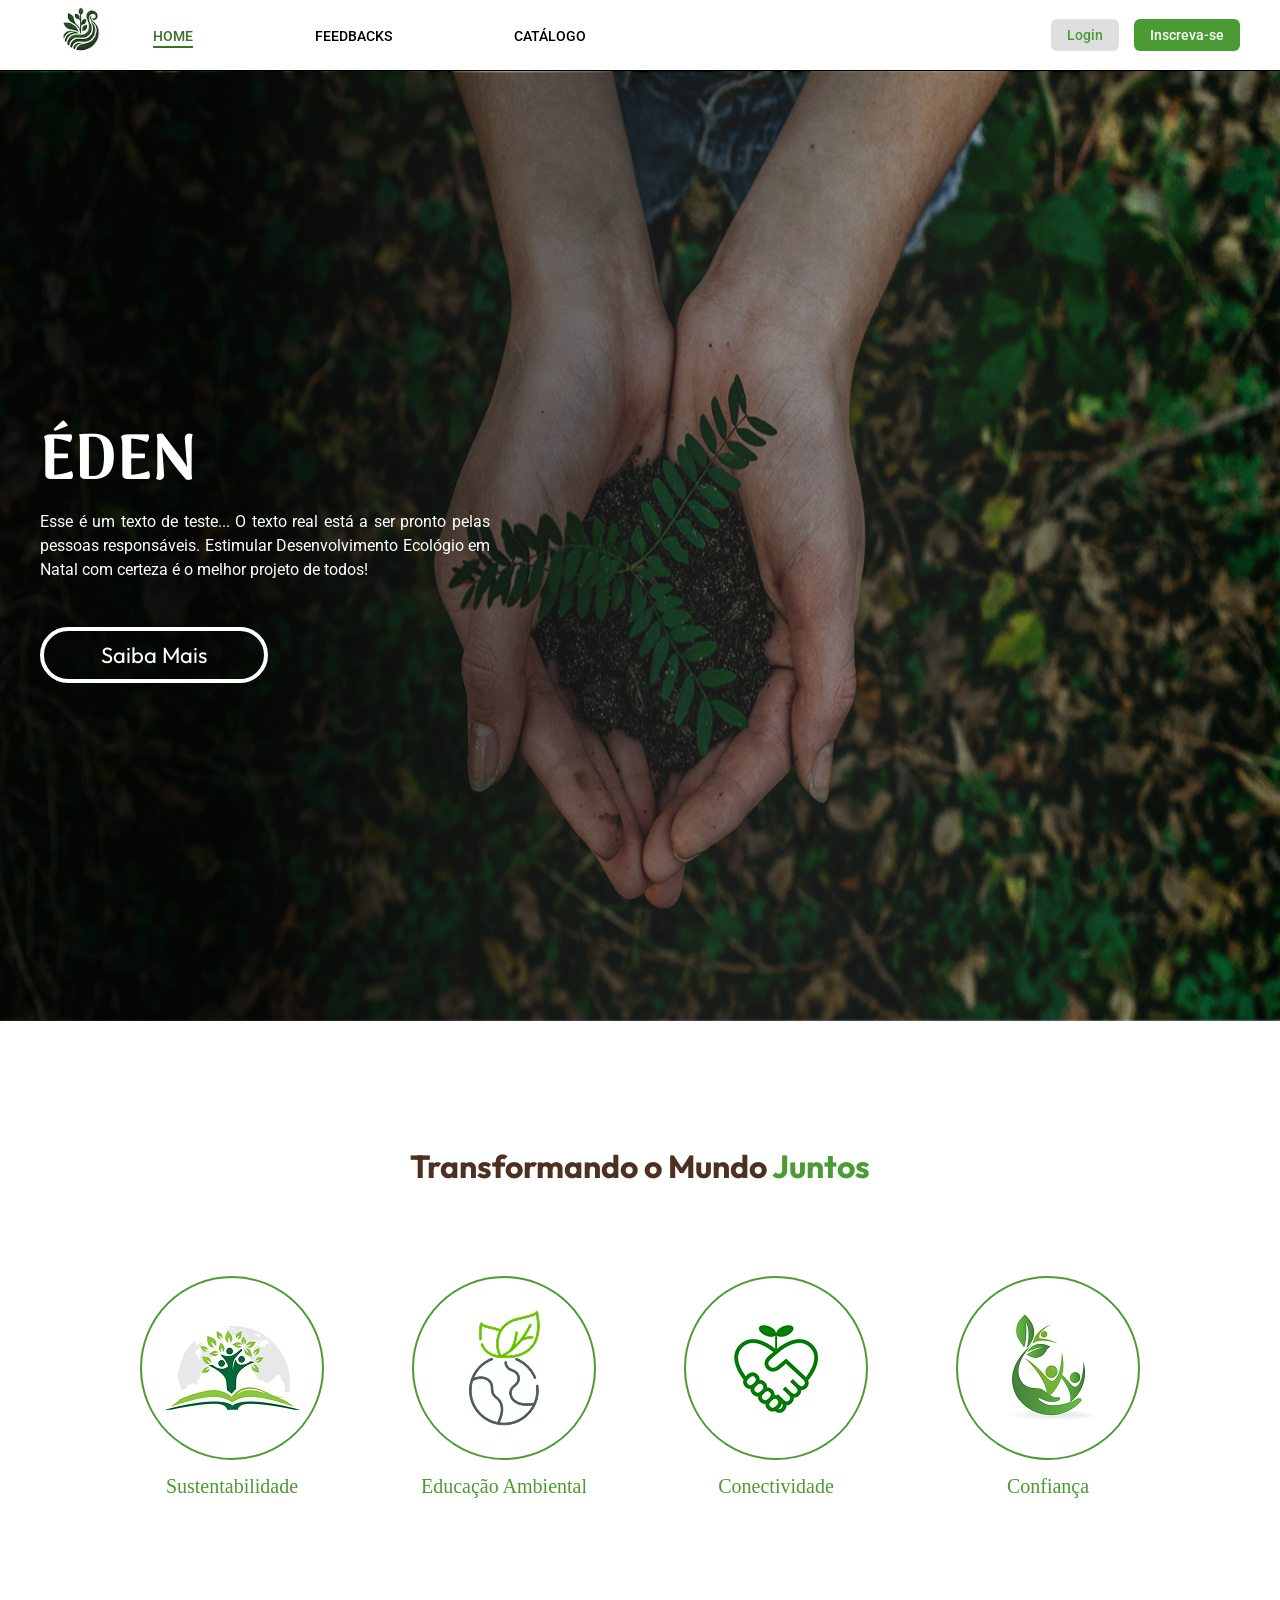
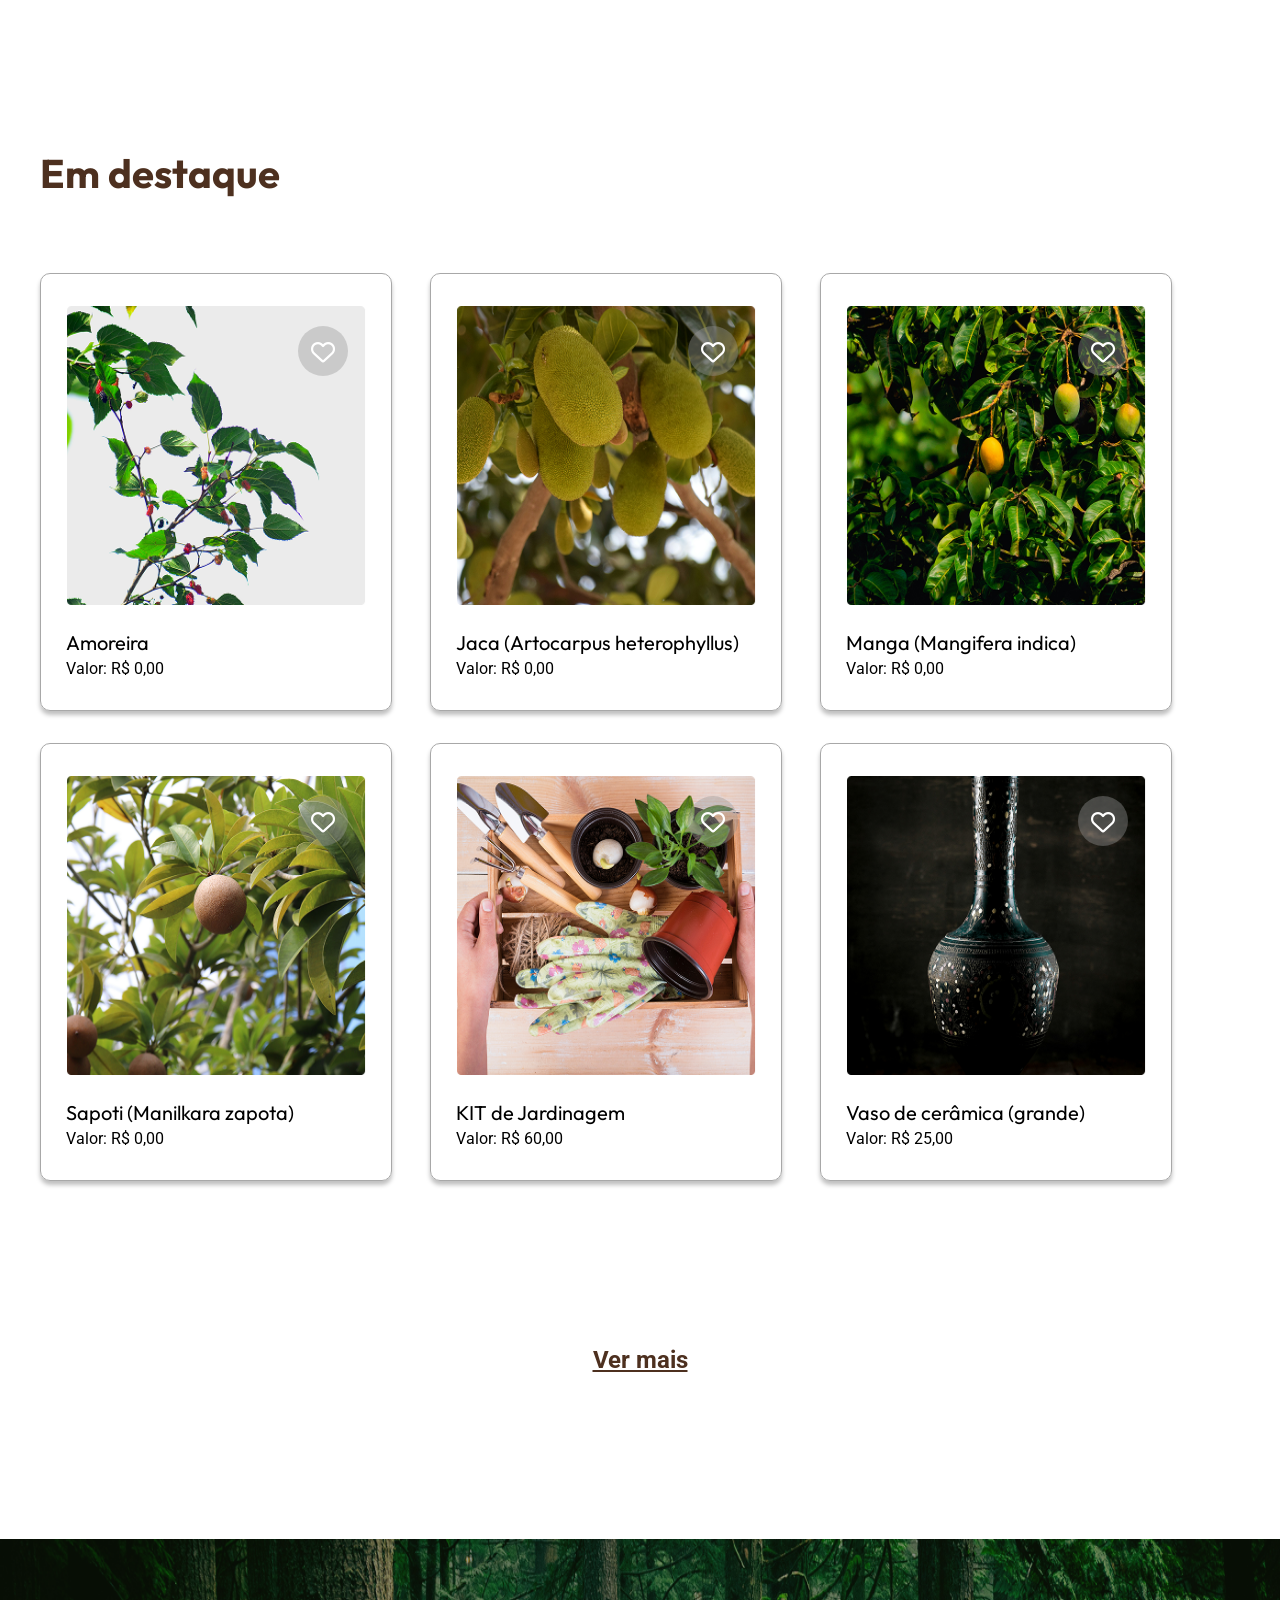
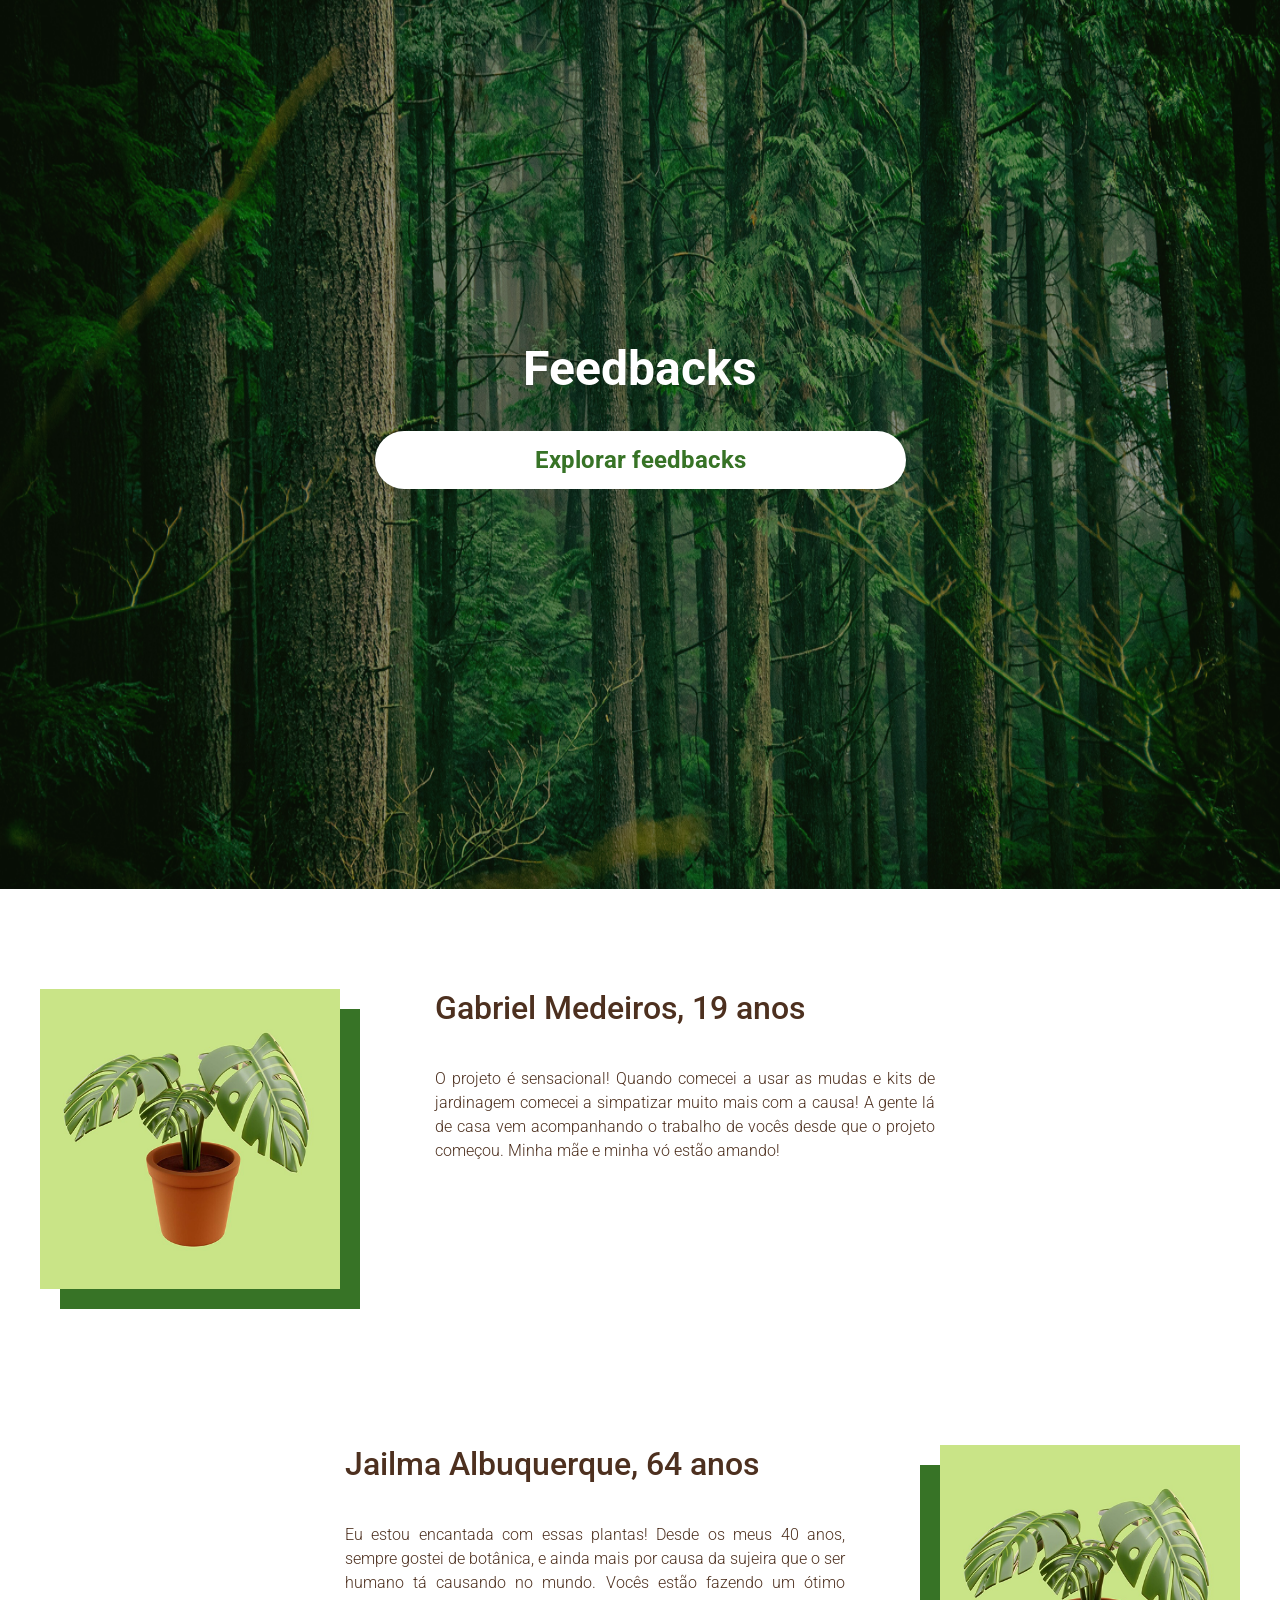
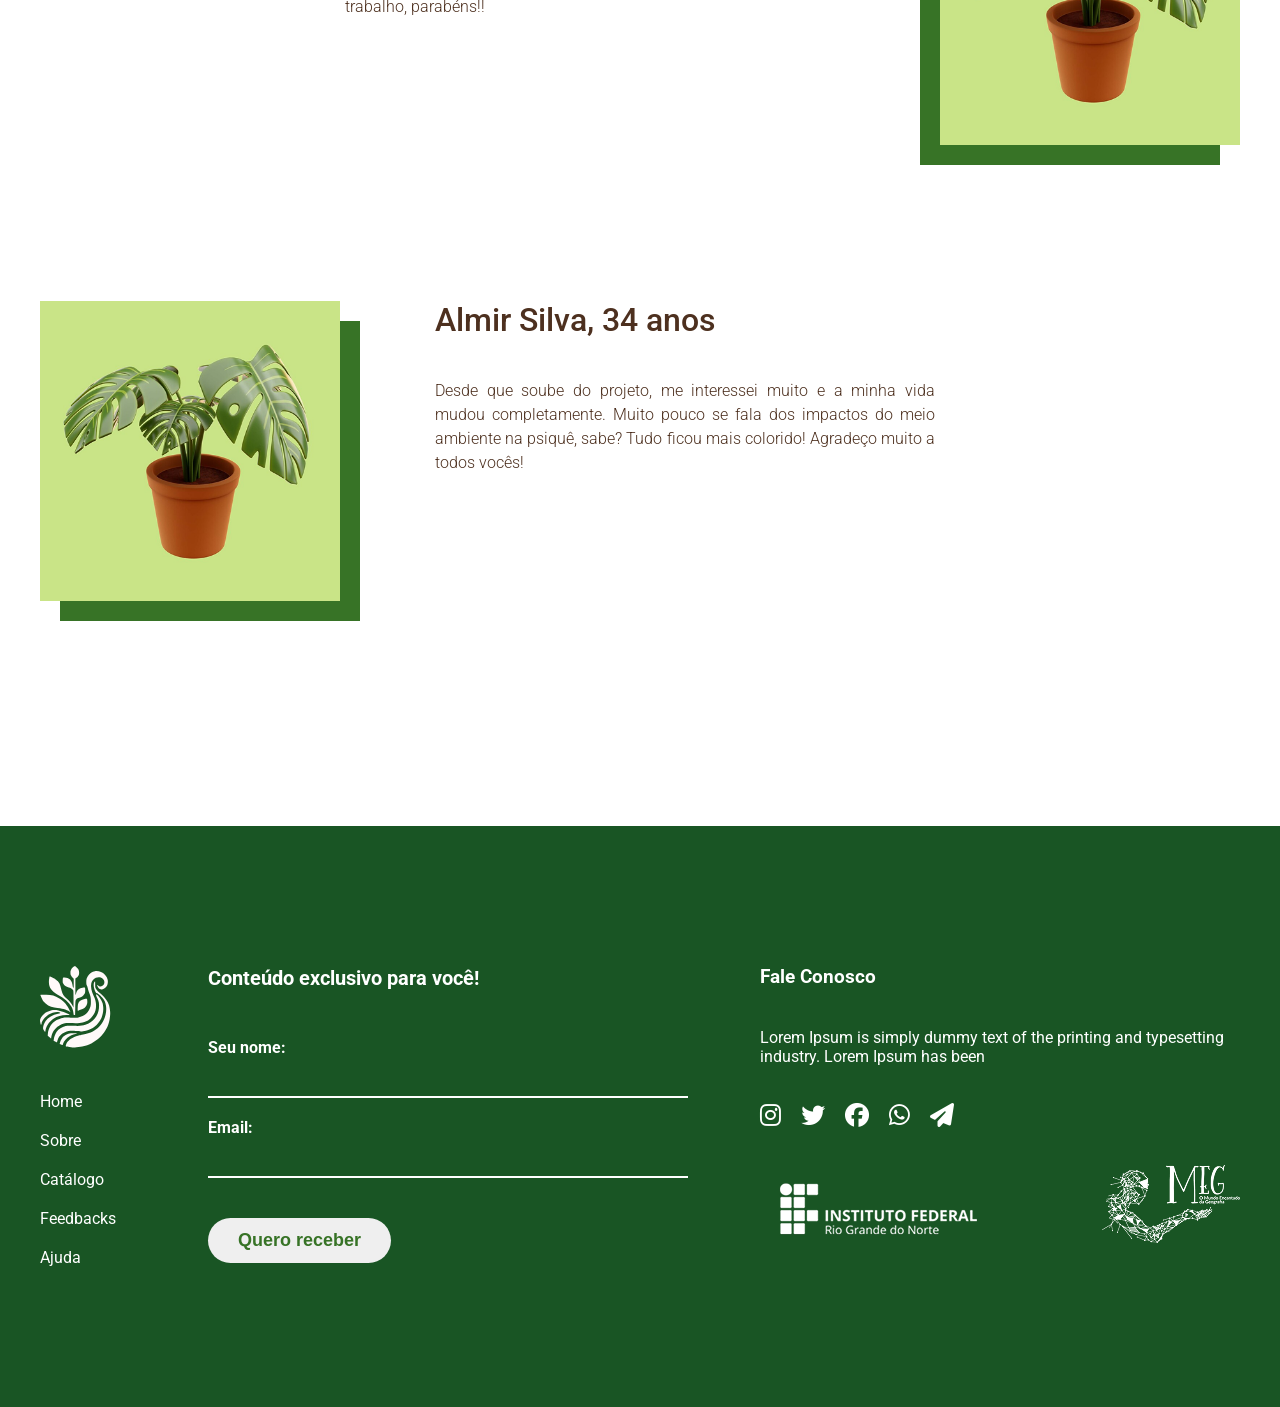
==== index.html @ 5f3daa39 "Reajustando header do index e colocando link na logo do if" ====
<!DOCTYPE html>
<html lang="pt-br">
<head>
    <meta charset="UTF-8">
    <meta name="viewport" content="width=device-width, initial-scale=1.0">
    <title>ÉDEN</title>
    <link rel="stylesheet" href="assets/css/style.css">
    <link rel="stylesheet" href="assets/css/global.css">
    <link rel="stylesheet" href="https://cdnjs.cloudflare.com/ajax/libs/font-awesome/6.7.2/css/all.min.css">

    <link rel="icon" type="image/png" href="assets/imgs/favicon-32x32.png">
    <link rel="icon" type="image/png" href="assets/imgs/favicon.ico">
</head>
<body>
    <header class="flex centralizar">    
        <section class="container flex alinhar-extremidades centralizar-vertical">
            <div class="logo-e-nav flex centralizar">
                <figure>
                    <a href="#"><img src="assets/imgs/logo-eden.png" alt="logo-eden"></a>
                </figure>
                <nav class="navegacao">
                    <ul class="flex">
                        <li><a href="#">HOME</a></li>
                        <li><a href="#">FEEDBACKS</a></li>
                        <li><a href="#">CATÁLOGO</a></li>
                    </ul>
                </nav>
            </div>
            </nav>
            <div class="botoes flex">
                <a href="assets/abas/login/login.html">Login</a>
                <a href="assets/abas/cadastro/cadastro.html">Inscreva-se</a>
            </div>
        </section>
    </header>

    <main class="flex centralizar coluna">
        <div class="fundo flex centralizar coluna">
            <section class="container flex coluna">
                <div class="texto-principal flex coluna">
                    <h1>ÉDEN</h1>
                    <span>
                        Esse é um texto de teste... O texto real está a ser pronto pelas pessoas responsáveis. Estimular Desenvolvimento Ecológio em Natal com certeza é o melhor projeto de todos! 
                    </span>  
                </div>
                <a href="#">Saiba Mais</a>
            </section>
        </div>
        <section class="container flex coluna centralizar">
            <section class="transformando-mundos flex coluna">
                <h3>Transformando o Mundo <strong>Juntos</strong></h3>
                <div class="valores flex alinhar-extremidades">
                    <div class="valor flex coluna centralizar">
                        <figure class="flex centralizar">
                            <img src="assets/imgs/valor-sustentabilidade.png" alt="">
                        </figure>
                        <span>Sustentabilidade</span>
                    </div>
                    <div class="valor flex coluna centralizar">
                        <figure class="flex centralizar">
                            <img src="assets/imgs/valor-educacao-ambiental.png" alt="">    
                        </figure>
                        <span>Educação Ambiental</span>
                    </div>
                    <div class="valor flex coluna centralizar">
                        <figure class="flex centralizar">
                            <img src="assets/imgs/valor-conectividade.png" alt="">     
                        </figure>
                        <span>Conectividade</span>
                    </div>
                    <div class="valor flex coluna centralizar">
                        <figure class="flex centralizar">
                            <img src="assets/imgs/valor-confianca.png" alt="">
                        </figure>
                        <span>Confiança</span>
                    </div>
                </div>
            </section>
            <section class="em-destaques flex coluna">
                <h2>Em destaque</h2>
                <section class="destaques flex">
                    <div class="destaque flex coluna">
                        <figure>
                            <img src="assets/imgs/amoreira.png" alt="">
                            <div class="fundo-coracao"></div>
                            <i class="fa-regular fa-heart fa-xl" style="color: #ffffff;"></i>
                        </figure>
                        <div class="destaque-texto flex coluna">
                            <h4>Amoreira</h4>
                            <span>Valor: R$ 0,00 </span>
                        </div>
                    </div>
                    <div class="destaque flex coluna">
                        <figure>
                            <img src="assets/imgs/jaca.png" alt="">
                            <div class="fundo-coracao"></div>
                            <i class="fa-regular fa-heart fa-xl" style="color: #ffffff;"></i>
                        </figure>
                        <div class="destaque-texto flex coluna">
                            <h4>Jaca (Artocarpus heterophyllus)</h4>
                            <span>Valor: R$ 0,00 </span>
                        </div>
                    </div>
                    <div class="destaque flex coluna">
                        <figure>
                            <img src="assets/imgs/manga.png" alt="">
                            <div class="fundo-coracao"></div>
                            <i class="fa-regular fa-heart fa-xl" style="color: #ffffff;"></i>
                        </figure>
                        <div class="destaque-texto flex coluna">
                            <h4>Manga (Mangifera indica)</h4>
                            <span>Valor: R$ 0,00 </span>
                        </div>
                    </div>
                    <div class="destaque flex coluna">
                        <figure>
                            <img src="assets/imgs/sapoti.png" alt="">
                            <div class="fundo-coracao"></div>
                            <i class="fa-regular fa-heart fa-xl" style="color: #ffffff;"></i>
                        </figure>
                        <div class="destaque-texto flex coluna">
                            <h4>Sapoti (Manilkara zapota)</h4>
                            <span>Valor: R$ 0,00 </span>
                        </div>
                    </div>
                    <div class="destaque flex coluna">
                        <figure>
                            <img src="assets/imgs/kit-de-jardinagem.png" alt="">
                            <div class="fundo-coracao"></div>
                            <i class="fa-regular fa-heart fa-xl" style="color: #ffffff;"></i>
                        </figure>
                        <div class="destaque-texto flex coluna">
                            <h4>KIT de Jardinagem</h4>
                            <span>Valor: R$ 60,00 </span>
                        </div>
                    </div>
                    <div class="destaque flex coluna">
                        <figure>
                            <img src="assets/imgs/vaso-ceramica-grande.png" alt="">
                            <div class="fundo-coracao"></div>
                            <i class="fa-regular fa-heart fa-xl" style="color: #ffffff;"></i>
                        </figure>
                        <div class="destaque-texto flex coluna">
                            <h4>Vaso de cerâmica (grande)</h4>
                            <span>Valor: R$ 25,00 </span>
                        </div>
                    </div>
                </section>
                <div class="flex centralizar"><a href="#" class="vermais">Ver mais</a></div>
            </section>
        </section>
        <div class="fundo2 flex centralizar coluna">
            <section class="container flex coluna centralizar">
                <h2>Feedbacks</h2>
                <a href="#">Explorar feedbacks</a>
            </section>
        </div>
        <section class="container flex ">
            <section class="sobre-plantas flex coluna">
                <section class="flex planta">
                    <figure>
                        <img src="assets/imgs/planta-base2.png" alt="planta">
                    </figure>
                    <div class="flex coluna">
                        <h3>Gabriel Medeiros, 19 anos</h3>
                        <span>O projeto é sensacional! Quando comecei a usar as mudas e kits de jardinagem comecei a simpatizar muito mais com a causa! A gente lá de casa vem acompanhando o  trabalho de vocês desde que o projeto começou. Minha mãe e minha vó estão amando!</span>
                    </div>
                </section>
                <section class="flex planta">
                    <figure>
                        <img src="assets/imgs/planta-base2.png" alt="planta">
                    </figure>
                    <div class="flex coluna">
                        <h3>Jailma Albuquerque, 64 anos   </h3>
                        <span>Eu estou encantada com essas plantas! Desde os meus 40 anos, sempre gostei de botânica, e ainda mais por causa da sujeira que o ser humano tá causando no mundo. Vocês estão fazendo um ótimo trabalho, parabéns!!</span>
                    </div>
                </section>
                <section class="flex planta">
                    <figure>
                        <img src="assets/imgs/planta-base2.png" alt="planta">
                    </figure>
                    <div class="flex coluna">
                        <h3>Almir Silva, 34 anos</h3>
                        <span>Desde que soube do projeto, me interessei muito e a minha vida mudou completamente. Muito pouco se fala dos impactos do meio ambiente na psiquê, sabe? Tudo ficou mais colorido! Agradeço muito a todos vocês!</span>
                    </div>
                </section>
            </section>
        </section>
    </main>
    <footer class="flex coluna centralizar">
        <section class="container flex alinhar-extremidades">
            <section class="left flex coluna">
                <figure>
                    <a href="#"><img src="assets/imgs/logo-eden-branco.svg" alt="Logo-eden"></a>
                </figure>
                <nav>
                    <ul class="flex coluna">
                        <li><a href="#">Home</a></li>
                        <li><a href="#">Sobre</a></li>
                        <li><a href="#">Catálogo</a></li>
                        <li><a href="#">Feedbacks</a></li>
                        <li><a href="#">Ajuda</a></li>
                    </ul>
                </nav>
            </section>
            <section class="middle flex coluna">
                <h2>Conteúdo exclusivo para você!</h2>
                <form action="#" class="flex coluna">
                    <fieldset class="flex coluna">
                        <div class="flex coluna">
                            <label for="nome">Seu nome:</label>
                            <input type="text" name="nome" id="nome" required>
                        </div>
            
                        <div class="flex coluna">
                            <label  for="email">Email:</label>
                            <input type="email" name="email" id="email" required>
                        </div>
                    </fieldset>
                    <fieldset class="flex">
                        <button type="submit">Quero receber</button>
                    </fieldset>
                </form>
            </section>
            <section class="right flex coluna">
                <div class="text-rede-social flex coluna" >
                    <h3>Fale Conosco</h3>
                    <span>Lorem Ipsum is simply dummy text of the printing and typesetting industry. Lorem Ipsum has been </span>
                    <div class="redes-sociais flex">
                        <a href="https://www.instagram.com/_projeto_eden_/" target="_blank"><i class="fa-brands fa-instagram fa-xl" style="color: #ffffff;"></i></a>
                        <a href="#"><i class="fa-brands fa-twitter fa-xl" style="color: #ffffff;"></i></a>
                        <a href="#"><i class="fa-brands fa-facebook fa-xl" style="color: #ffffff;"></i></a>
                        <a href="#"><i class="fa-brands fa-whatsapp fa-xl" style="color: #ffffff;"></i></a>
                        <a href="#"><i class="fa-solid fa-paper-plane fa-xl" style="color: #ffffff;"></i></a>
                    </div>
                    <div class="logos flex alinhar-extremidades">
                        <figure><a href="https://portal.ifrn.edu.br" target="_blank"><img src="assets/imgs/logo-ifrn 1.png" alt=""></a></figure>
                        <figure><img src="assets/imgs/logo-meg.png" alt=""></figure>
                    </div>
            </section>
        </section>
    </footer>
</body>
</html>
---- assets/css/style.css ----
@import url('https://fonts.googleapis.com/css2?family=Arima:wght@100..700&family=Inter:ital,opsz,wght@0,14..32,100..900;1,14..32,100..900&family=Lato:ital,wght@0,100;0,300;0,400;0,700;0,900;1,100;1,300;1,400;1,700;1,900&family=Montserrat:ital,wght@0,100..900;1,100..900&family=Outfit:wght@100..900&family=Roboto:ital,wght@0,100..900;1,100..900&family=Ubuntu:ital,wght@0,300;0,400;0,500;0,700;1,300;1,400;1,500;1,700&display=swap');

@import url('https://fonts.googleapis.com/css2?family=Arima:wght@100..700&family=Inter:ital,opsz,wght@0,14..32,100..900;1,14..32,100..900&family=Lato:ital,wght@0,100;0,300;0,400;0,700;0,900;1,100;1,300;1,400;1,700;1,900&family=Montserrat:ital,wght@0,100..900;1,100..900&family=Outfit:wght@100..900&family=Roboto:ital,wght@0,100..900;1,100..900&family=Ubuntu:ital,wght@0,300;0,400;0,500;0,700;1,300;1,400;1,500;1,700&display=swap');

@import url('https://fonts.googleapis.com/css2?family=Arima:wght@100..700&family=Inter:ital,opsz,wght@0,14..32,100..900;1,14..32,100..900&family=Lato:ital,wght@0,100;0,300;0,400;0,700;0,900;1,100;1,300;1,400;1,700;1,900&family=Montserrat:ital,wght@0,100..900;1,100..900&family=Outfit:wght@100..900&family=Roboto:ital,wght@0,100..900;1,100..900&family=Ubuntu:ital,wght@0,300;0,400;0,500;0,700;1,300;1,400;1,500;1,700&display=swap');

*{
    margin: 0;
    padding: 0;
}
ul{
    list-style: none;
    margin: 0;
    padding: 0;
}
a{
    text-decoration: none;
}
a:active, a:focus{
    outline: none;
    color: inherit;
}
.container{
    width: 1200px;
}
body, html{
    width: 100%;
    height: 100%;
    margin: 0;
    padding: 0;
    color: #4D301F;
}

figure{
    margin: 0;
    padding: 0;
}
header{
    width: 100%;
    height: 70px;
    border-bottom: #000 1px solid;
}

header .container figure a img{
    width: 50px;
    height: 52px;
}

header .container{
    font-family: Roboto, sans-serif;
}
header .container nav{
    padding-right: 250px;
}
.navegacao ul li a{
    font-size: 14px;
    color: #000;
    font-weight: 700;
}
.navegacao ul li:nth-child(1) a{
    text-decoration: underline;
    text-decoration-thickness: 2px;
    text-underline-offset: 5px;
    color: #377326;
}
.navegacao ul li a:hover{
    text-decoration: underline;
    text-decoration-thickness: 2px;
    text-underline-offset: 5px;
}
header .container nav ul{
    gap: 90px;
}
header .container div{
    gap: 15px;
}
header .container div a{
    font-weight: 500;
    border-radius: 6px;
    padding: 8px 16px;
    font-size: 14px;
}
header .container .botoes a:nth-child(1){
    color: #4A9B33;
    background: #DFDFDF;
}

header .container .botoes a:hover{
    transform: scale(1.1);
}

header .container .botoes a:nth-child(2){
    color: #FFF;
    background-color: #4A9B33;
}

main .fundo{
    background-image: url(../imgs/capa.png);
    width: 100%;
    height: 950px;
    background-repeat: no-repeat;
    background-size: 100% 100%;
    color: #FFF;
    margin-bottom: 125px;
}

main .fundo .container{
    gap: 45px;
}

main .fundo .container .texto-principal h1{
    font-size: 64px;
    font-weight: 700;
    max-width: 450px;
    height: 100px;
    font-family: Arima, sans-serif;
}

main .fundo .container .texto-principal span{
    font-family: Roboto, sans-serif;
    max-width: 450px;
    text-align: justify;
    word-wrap: break-word;
    line-height: 1.5;
}

main .fundo .container a{
    background: fixed;
    color: #FFF;
    border: 4px solid ;
    padding: 10px;
    width: 200px;
    text-align: center;
    border-radius: 60px;
    font-family: Outfit, sans-serif;
    font-size: 22px;
}

main .fundo .container a:hover{
    transform: scale(1.1);
}

main .container .transformando-mundos{
    gap: 90px;
    width: 1000px;
    margin-bottom: 250px;
}
.container .transformando-mundos h3{
    font-weight: 700;
    font-size: 32px;
    text-align: center;
    font-family: Outfit, sans-serif;
}
.container .transformando-mundos h3 strong{
    color: #4A9B33;
}

.container .transformando-mundos .valores .valor{
    color: #4A9B33;
    gap: 15px;
}

.transformando-mundos .valores .valor figure{
    width: 180px;
    height: 180px;
    border-radius: 1000px;
    border: 2px solid #4A9B33;
}

.transformando-mundos .valores .valor span{
    font-size: 20px;
}

main .container .em-destaques{
    font-weight: 700;
    margin-bottom: 165px;
}
main .container .em-destaques h2{
    font-size: 40px;
    font-family: Outfit, sans-serif;
}

main .container .em-destaques .destaques{
    gap: 32px 38px;
    flex-wrap: wrap;
    width: 100%;
    padding-top: 75px;
    padding-bottom: 165px;
}


.container .em-destaques .destaques .destaque{
    padding: 32px 25px;
    border-radius: 10px;
    box-shadow: 0px 4px 4px 0px rgba(0, 0, 0, 0.25);
    border: 1px solid #A8A8A8;
    gap: 20px;
}

.em-destaques .destaques .destaque .destaque-texto{
    gap: 4px;
    color: #000;
}

.em-destaques .destaques .destaque h4{
    font-size: 20px;
    font-family: Outfit, sans-serif;
    font-weight: 400;
}

.em-destaques .destaques .destaque span{
    font-family: Roboto, sans-serif;
    font-weight: 400;
}
.container .em-destaques .destaque img{
    width: 300px;
    height: 300px;
}
.em-destaques .destaques .destaque figure{
    position: relative;
}
.fundo-coracao{
    background-color: rgba(255, 255, 255, 0.2); 
    width: 50px;
    height: 50px;
    position: absolute;
    border-radius: 28px;
    background: rgba(153, 153, 153, 0.40);
    right: 18px;
    top: 20px;
    z-index: 1;
    cursor: pointer;
}
.fa-heart{
    position: absolute;
    right: 31px;
    top: 46px;
    z-index: 2;
    cursor: pointer;
}

.vermais{
    color: #4D301F;
    text-decoration: underline;
    font-family: Roboto, sans-serif;
    font-size: 24px;
}

.vermais:hover{
    color: #377326;
}

main .fundo2{
    background-image: url(../imgs/fundo-ver-feedback.png);
    width: 100%;
    height: 950px;
    background-repeat: no-repeat;
    background-size: 100% 100%;
    color: #FFF;
    margin-bottom: 100px;
}

main .fundo2 .container{
    gap: 34px;
    font-family: Roboto, sans-serif;
    font-weight: 700;
}

main .fundo2 .container h2{
    font-size: 48px;
}

main .fundo2 .container a{
    color: #377326;
    font-size: 25px;
    background-color: #FFF;
    border-radius: 60px;
    padding: 15px 160px;
    font-size: 24px;
}

main .fundo2 .container a:hover{
    transform: scale(1.1);
}

main .container .sobre-plantas{
    gap: 156px;
    font-family: Roboto, sans-serif;
    margin-bottom: 225px;
    width: 100%;
}

main .container .sobre-plantas .planta{
    gap: 95px;
    width: 100%;
}

main .container .sobre-plantas .planta:nth-child(2){
    flex-direction: row-reverse;
}

.container .sobre-plantas .planta figure{
    box-shadow: 20px 20px 0px rgb(55, 115, 38, 1);
    height: 300px;
    width: 300px;
}

.container .sobre-plantas .planta:nth-child(2) figure{
    box-shadow: -20px 20px 0px rgb(55, 115, 38, 1);
}

.sobre-plantas .planta figure img{
    width: 100%;
    height: 100%;
}

.container .sobre-plantas .planta div{
    width: 500px;
    gap: 40px;
        font-family: Roboto, sans-serif;
}

.sobre-plantas .planta div span{
    line-height: 1.5;
    text-align: justify;
    word-wrap: break-word;
    font-weight: 300;
}
.sobre-plantas .planta div h3{
    font-weight: 500;
    font-size: 32px;
}

footer{
    background: #195524;
    box-sizing: border-box;
    padding: 140px 0;
    font-family: Roboto, sans-serif;
    color: #FFF;
}

footer .container section a{
    color: #FFF;
}

footer .container .left{
    width: 8%;
    gap: 40px;
}

footer .container .left nav ul{
    gap: 20px;
}
footer .container .middle{
    width: 40%;
}
.middle{
    gap: 48px;
}
.middle h2{
    font-size: 20px;
}
.middle form{
    width: 100%;
    font-weight: 700;
    gap: 40px;
}

.middle form fieldset{
    border: none;
    gap: 20px;
}

.middle form fieldset div{
    gap: 24px;
}

form fieldset div input{
    background: none;
    border: none;
    color: #FFF;
    outline: none;
    border-bottom: #FFF solid 2px;
}
form fieldset button{
    color: #377326;
    font-size: 18px;
    font-weight: 700;
    padding: 12px 30px;
    border-radius: 60px;
    border: none;
    cursor: pointer;
}

form fieldset button:hover{
    transform: scale(1.1);
}
footer .container .right{
    width: 40%;
    gap: 40px;
}
footer .container .right .text-rede-social{
    gap: 40px;
}
.container .right .text-rede-social .redes-sociais{
    gap: 20px;
}

.text-rede-social .redes-sociais a:hover i{
    color: #FFB20B !important;
}
---- assets/css/global.css ----
.flex {
    display: flex;
}

.alinhar-extremidades {
    justify-content: space-between;
}

.centralizar {
    align-items: center;
    justify-content: center;
}

.centralizar-horizontal {
    justify-content: center;
}

.centralizar-vertical {
    align-items: center;
}

.coluna {
    flex-direction: column;
}

.direita {
    justify-content: flex-end;
}

.esquerda {
    justify-content: flex-start;
}

.esquerda-coluna{
    align-items: flex-start;
}

.direita-coluna{
    align-items: flex-end;
}
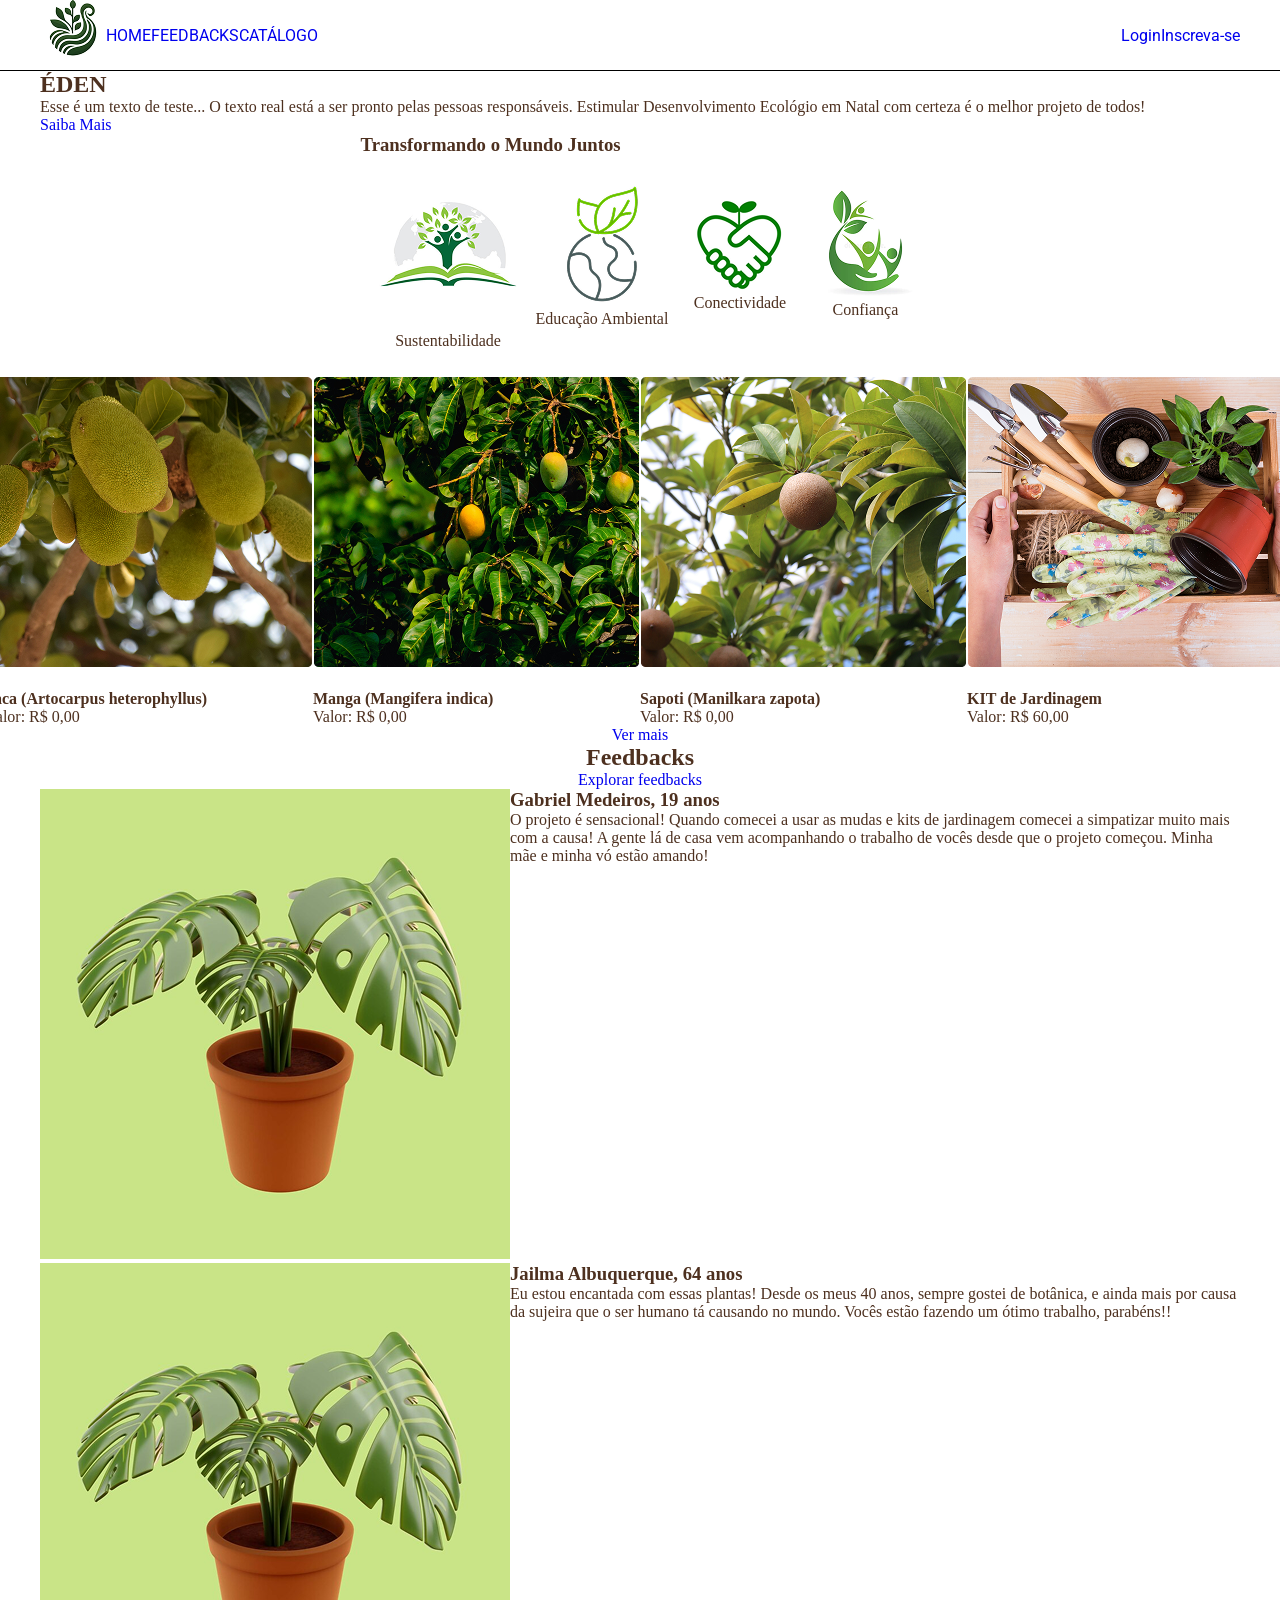
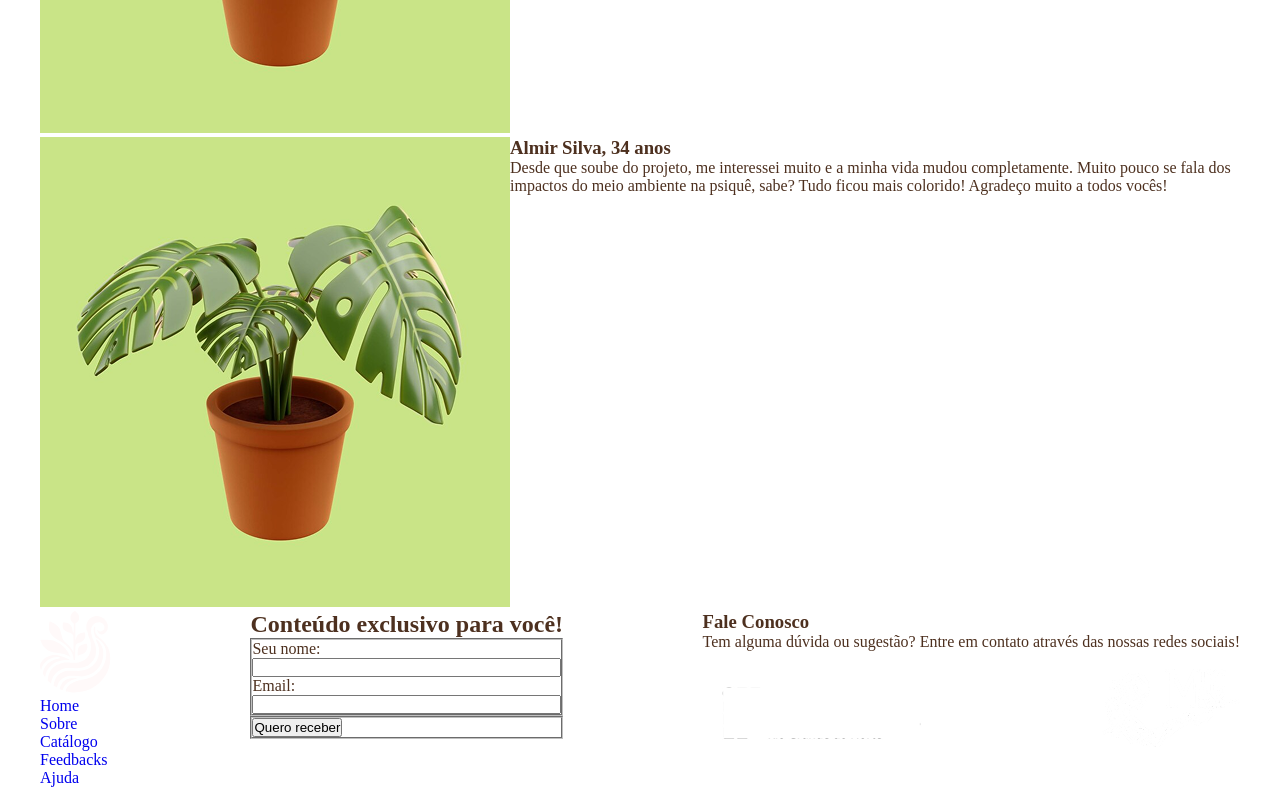
==== commit e6643856: "Fazendo merge da main à minha branch" ====
--- a/index.html
+++ b/index.html
@@ -86,7 +86,7 @@
                             <i class="fa-regular fa-heart fa-xl" style="color: #ffffff;"></i>
                         </figure>
                         <div class="destaque-texto flex coluna">
-                            <h4>Amoreira</h4>
+                            <h4>Amoreira (Morus)</h4>
                             <span>Valor: R$ 0,00 </span>
                         </div>
                     </div>
@@ -98,7 +98,7 @@
                         </figure>
                         <div class="destaque-texto flex coluna">
                             <h4>Jaca (Artocarpus heterophyllus)</h4>
-                            <span>Valor: R$ 0,00 </span>
+                            <span>Valor: R$ 0,00</span>
                         </div>
                     </div>
                     <div class="destaque flex coluna">
@@ -225,7 +225,7 @@
             <section class="right flex coluna">
                 <div class="text-rede-social flex coluna" >
                     <h3>Fale Conosco</h3>
-                    <span>Lorem Ipsum is simply dummy text of the printing and typesetting industry. Lorem Ipsum has been </span>
+                    <span>Tem alguma dúvida ou sugestão? Entre em contato através das nossas redes sociais!</span>
                     <div class="redes-sociais flex">
                         <a href="https://www.instagram.com/_projeto_eden_/" target="_blank"><i class="fa-brands fa-instagram fa-xl" style="color: #ffffff;"></i></a>
                         <a href="#"><i class="fa-brands fa-twitter fa-xl" style="color: #ffffff;"></i></a>
--- a/assets/css/style.css
+++ b/assets/css/style.css
@@ -1,30 +1,36 @@
-
 @import url('https://fonts.googleapis.com/css2?family=Arima:wght@100..700&family=Inter:ital,opsz,wght@0,14..32,100..900;1,14..32,100..900&family=Lato:ital,wght@0,100;0,300;0,400;0,700;0,900;1,100;1,300;1,400;1,700;1,900&family=Montserrat:ital,wght@0,100..900;1,100..900&family=Outfit:wght@100..900&family=Roboto:ital,wght@0,100..900;1,100..900&family=Ubuntu:ital,wght@0,300;0,400;0,500;0,700;1,300;1,400;1,500;1,700&display=swap');
 
 @import url('https://fonts.googleapis.com/css2?family=Arima:wght@100..700&family=Inter:ital,opsz,wght@0,14..32,100..900;1,14..32,100..900&family=Lato:ital,wght@0,100;0,300;0,400;0,700;0,900;1,100;1,300;1,400;1,700;1,900&family=Montserrat:ital,wght@0,100..900;1,100..900&family=Outfit:wght@100..900&family=Roboto:ital,wght@0,100..900;1,100..900&family=Ubuntu:ital,wght@0,300;0,400;0,500;0,700;1,300;1,400;1,500;1,700&display=swap');
 
 @import url('https://fonts.googleapis.com/css2?family=Arima:wght@100..700&family=Inter:ital,opsz,wght@0,14..32,100..900;1,14..32,100..900&family=Lato:ital,wght@0,100;0,300;0,400;0,700;0,900;1,100;1,300;1,400;1,700;1,900&family=Montserrat:ital,wght@0,100..900;1,100..900&family=Outfit:wght@100..900&family=Roboto:ital,wght@0,100..900;1,100..900&family=Ubuntu:ital,wght@0,300;0,400;0,500;0,700;1,300;1,400;1,500;1,700&display=swap');
 
-*{
+* {
     margin: 0;
     padding: 0;
 }
-ul{
+
+ul {
     list-style: none;
     margin: 0;
     padding: 0;
 }
-a{
+
+a {
     text-decoration: none;
 }
-a:active, a:focus{
+
+a:active,
+a:focus {
     outline: none;
     color: inherit;
 }
-.container{
+
+.container {
     width: 1200px;
 }
-body, html{
+
+body,
+html {
     width: 100%;
     height: 100%;
     margin: 0;
@@ -32,16 +38,18 @@
     color: #4D301F;
 }
 
-figure{
+figure {
     margin: 0;
     padding: 0;
 }
-header{
+
+header {
     width: 100%;
     height: 70px;
     border-bottom: #000 1px solid;
 }
 
+<<<<<<< HEAD
 header .container figure a img{
     width: 50px;
     height: 52px;
@@ -49,53 +57,74 @@
 
 header .container{
     font-family: Roboto, sans-serif;
-}
-header .container nav{
+=======
+header .container {
+    font-family: "Roboto", sans-serif;
+>>>>>>> ef174c752115b1cd71f8e32a6f27306d37000d2a
+}
+
+header .container figure a img {
+    height: 52px;
+    width: 50px;
+}
+
+header .container nav {
     padding-right: 250px;
 }
+<<<<<<< HEAD
 .navegacao ul li a{
+=======
+
+.navegacao ul li a {
+>>>>>>> ef174c752115b1cd71f8e32a6f27306d37000d2a
     font-size: 14px;
     color: #000;
     font-weight: 700;
 }
-.navegacao ul li:nth-child(1) a{
+
+.navegacao ul li:nth-child(1) a {
     text-decoration: underline;
     text-decoration-thickness: 2px;
     text-underline-offset: 5px;
     color: #377326;
 }
-.navegacao ul li a:hover{
+
+.navegacao ul li a:hover {
     text-decoration: underline;
     text-decoration-thickness: 2px;
     text-underline-offset: 5px;
 }
-header .container nav ul{
+
+header .container nav ul {
     gap: 90px;
 }
-header .container div{
+
+header .container div {
     gap: 15px;
 }
-header .container div a{
+
+header .container div a {
     font-weight: 500;
     border-radius: 6px;
     padding: 8px 16px;
     font-size: 14px;
 }
-header .container .botoes a:nth-child(1){
+
+header .container .botoes a:nth-child(1) {
     color: #4A9B33;
     background: #DFDFDF;
 }
 
-header .container .botoes a:hover{
+header .container .botoes a:hover {
     transform: scale(1.1);
 }
 
-header .container .botoes a:nth-child(2){
+header .container .botoes a:nth-child(2) {
     color: #FFF;
     background-color: #4A9B33;
 }
 
-main .fundo{
+main .fundo {
     background-image: url(../imgs/capa.png);
     width: 100%;
     height: 950px;
@@ -105,11 +134,11 @@
     margin-bottom: 125px;
 }
 
-main .fundo .container{
+main .fundo .container {
     gap: 45px;
 }
 
-main .fundo .container .texto-principal h1{
+main .fundo .container .texto-principal h1 {
     font-size: 64px;
     font-weight: 700;
     max-width: 450px;
@@ -117,7 +146,7 @@
     font-family: Arima, sans-serif;
 }
 
-main .fundo .container .texto-principal span{
+main .fundo .container .texto-principal span {
     font-family: Roboto, sans-serif;
     max-width: 450px;
     text-align: justify;
@@ -125,10 +154,10 @@
     line-height: 1.5;
 }
 
-main .fundo .container a{
+main .fundo .container a {
     background: fixed;
     color: #FFF;
-    border: 4px solid ;
+    border: 4px solid;
     padding: 10px;
     width: 200px;
     text-align: center;
@@ -137,51 +166,56 @@
     font-size: 22px;
 }
 
-main .fundo .container a:hover{
+main .fundo .container a:hover {
     transform: scale(1.1);
 }
 
-main .container .transformando-mundos{
+main .container .transformando-mundos {
     gap: 90px;
     width: 1000px;
     margin-bottom: 250px;
 }
-.container .transformando-mundos h3{
+
+.container .transformando-mundos h3 {
     font-weight: 700;
     font-size: 32px;
     text-align: center;
     font-family: Outfit, sans-serif;
 }
-.container .transformando-mundos h3 strong{
+
+.container .transformando-mundos h3 strong {
     color: #4A9B33;
 }
 
-.container .transformando-mundos .valores .valor{
+.container .transformando-mundos .valores .valor {
     color: #4A9B33;
-    gap: 15px;
-}
-
-.transformando-mundos .valores .valor figure{
-    width: 180px;
-    height: 180px;
+    gap: 35px;
+}
+
+.transformando-mundos .valores .valor figure {
+    width: 179px;
+    height: 179px;
     border-radius: 1000px;
     border: 2px solid #4A9B33;
 }
 
-.transformando-mundos .valores .valor span{
+.transformando-mundos .valores .valor span {
+    font-family: "Roboto";
     font-size: 20px;
-}
-
-main .container .em-destaques{
+    font-weight: 400;
+}
+
+main .container .em-destaques {
     font-weight: 700;
     margin-bottom: 165px;
 }
-main .container .em-destaques h2{
+
+main .container .em-destaques h2 {
     font-size: 40px;
-    font-family: Outfit, sans-serif;
-}
-
-main .container .em-destaques .destaques{
+    font-family: "Outfit", sans-serif;
+}
+
+main .container .em-destaques .destaques {
     gap: 32px 38px;
     flex-wrap: wrap;
     width: 100%;
@@ -190,7 +224,7 @@
 }
 
 
-.container .em-destaques .destaques .destaque{
+.container .em-destaques .destaques .destaque {
     padding: 32px 25px;
     border-radius: 10px;
     box-shadow: 0px 4px 4px 0px rgba(0, 0, 0, 0.25);
@@ -198,30 +232,33 @@
     gap: 20px;
 }
 
-.em-destaques .destaques .destaque .destaque-texto{
+.em-destaques .destaques .destaque .destaque-texto {
     gap: 4px;
     color: #000;
 }
 
-.em-destaques .destaques .destaque h4{
+.em-destaques .destaques .destaque h4 {
     font-size: 20px;
-    font-family: Outfit, sans-serif;
+    font-family: "Outfit";
     font-weight: 400;
 }
 
-.em-destaques .destaques .destaque span{
+.em-destaques .destaques .destaque span {
     font-family: Roboto, sans-serif;
     font-weight: 400;
 }
-.container .em-destaques .destaque img{
+
+.container .em-destaques .destaque img {
     width: 300px;
     height: 300px;
 }
-.em-destaques .destaques .destaque figure{
+
+.em-destaques .destaques .destaque figure {
     position: relative;
 }
-.fundo-coracao{
-    background-color: rgba(255, 255, 255, 0.2); 
+
+.fundo-coracao {
+    background-color: rgba(255, 255, 255, 0.2);
     width: 50px;
     height: 50px;
     position: absolute;
@@ -232,7 +269,8 @@
     z-index: 1;
     cursor: pointer;
 }
-.fa-heart{
+
+.fa-heart {
     position: absolute;
     right: 31px;
     top: 46px;
@@ -240,18 +278,18 @@
     cursor: pointer;
 }
 
-.vermais{
+.vermais {
     color: #4D301F;
     text-decoration: underline;
     font-family: Roboto, sans-serif;
     font-size: 24px;
 }
 
-.vermais:hover{
+.vermais:hover {
     color: #377326;
 }
 
-main .fundo2{
+main .fundo2 {
     background-image: url(../imgs/fundo-ver-feedback.png);
     width: 100%;
     height: 950px;
@@ -261,17 +299,17 @@
     margin-bottom: 100px;
 }
 
-main .fundo2 .container{
+main .fundo2 .container {
     gap: 34px;
     font-family: Roboto, sans-serif;
     font-weight: 700;
 }
 
-main .fundo2 .container h2{
+main .fundo2 .container h2 {
     font-size: 48px;
 }
 
-main .fundo2 .container a{
+main .fundo2 .container a {
     color: #377326;
     font-size: 25px;
     background-color: #FFF;
@@ -280,59 +318,60 @@
     font-size: 24px;
 }
 
-main .fundo2 .container a:hover{
+main .fundo2 .container a:hover {
     transform: scale(1.1);
 }
 
-main .container .sobre-plantas{
+main .container .sobre-plantas {
     gap: 156px;
     font-family: Roboto, sans-serif;
     margin-bottom: 225px;
     width: 100%;
 }
 
-main .container .sobre-plantas .planta{
+main .container .sobre-plantas .planta {
     gap: 95px;
     width: 100%;
 }
 
-main .container .sobre-plantas .planta:nth-child(2){
+main .container .sobre-plantas .planta:nth-child(2) {
     flex-direction: row-reverse;
 }
 
-.container .sobre-plantas .planta figure{
+.container .sobre-plantas .planta figure {
     box-shadow: 20px 20px 0px rgb(55, 115, 38, 1);
     height: 300px;
     width: 300px;
 }
 
-.container .sobre-plantas .planta:nth-child(2) figure{
+.container .sobre-plantas .planta:nth-child(2) figure {
     box-shadow: -20px 20px 0px rgb(55, 115, 38, 1);
 }
 
-.sobre-plantas .planta figure img{
+.sobre-plantas .planta figure img {
     width: 100%;
     height: 100%;
 }
 
-.container .sobre-plantas .planta div{
+.container .sobre-plantas .planta div {
     width: 500px;
     gap: 40px;
-        font-family: Roboto, sans-serif;
-}
-
-.sobre-plantas .planta div span{
+    font-family: Roboto, sans-serif;
+}
+
+.sobre-plantas .planta div span {
     line-height: 1.5;
     text-align: justify;
     word-wrap: break-word;
     font-weight: 300;
 }
-.sobre-plantas .planta div h3{
+
+.sobre-plantas .planta div h3 {
     font-weight: 500;
     font-size: 32px;
 }
 
-footer{
+footer {
     background: #195524;
     box-sizing: border-box;
     padding: 140px 0;
@@ -340,50 +379,61 @@
     color: #FFF;
 }
 
-footer .container section a{
-    color: #FFF;
-}
-
-footer .container .left{
+footer .container section a {
+    color: #FFF;
+}
+
+footer .container .left {
     width: 8%;
     gap: 40px;
 }
 
-footer .container .left nav ul{
+footer .container .left nav ul {
     gap: 20px;
 }
-footer .container .middle{
+
+footer .container .middle {
     width: 40%;
 }
-.middle{
+
+.middle {
     gap: 48px;
 }
-.middle h2{
+
+.middle h2 {
     font-size: 20px;
 }
-.middle form{
+
+.middle form {
     width: 100%;
     font-weight: 700;
     gap: 40px;
 }
 
-.middle form fieldset{
+.middle form fieldset {
     border: none;
     gap: 20px;
 }
 
-.middle form fieldset div{
+.middle form fieldset div {
     gap: 24px;
 }
 
-form fieldset div input{
+form fieldset div input {
     background: none;
     border: none;
     color: #FFF;
     outline: none;
     border-bottom: #FFF solid 2px;
 }
-form fieldset button{
+
+footer .middle label {
+    font-family: "Roboto";
+    font-size: 14px;
+    font-weight: 400;
+}
+
+form fieldset button {
     color: #377326;
     font-size: 18px;
     font-weight: 700;
@@ -393,20 +443,23 @@
     cursor: pointer;
 }
 
-form fieldset button:hover{
+form fieldset button:hover {
     transform: scale(1.1);
 }
-footer .container .right{
+
+footer .container .right {
     width: 40%;
     gap: 40px;
 }
-footer .container .right .text-rede-social{
+
+footer .container .right .text-rede-social {
     gap: 40px;
 }
-.container .right .text-rede-social .redes-sociais{
+
+.container .right .text-rede-social .redes-sociais {
     gap: 20px;
 }
 
-.text-rede-social .redes-sociais a:hover i{
+.text-rede-social .redes-sociais a:hover i {
     color: #FFB20B !important;
 }
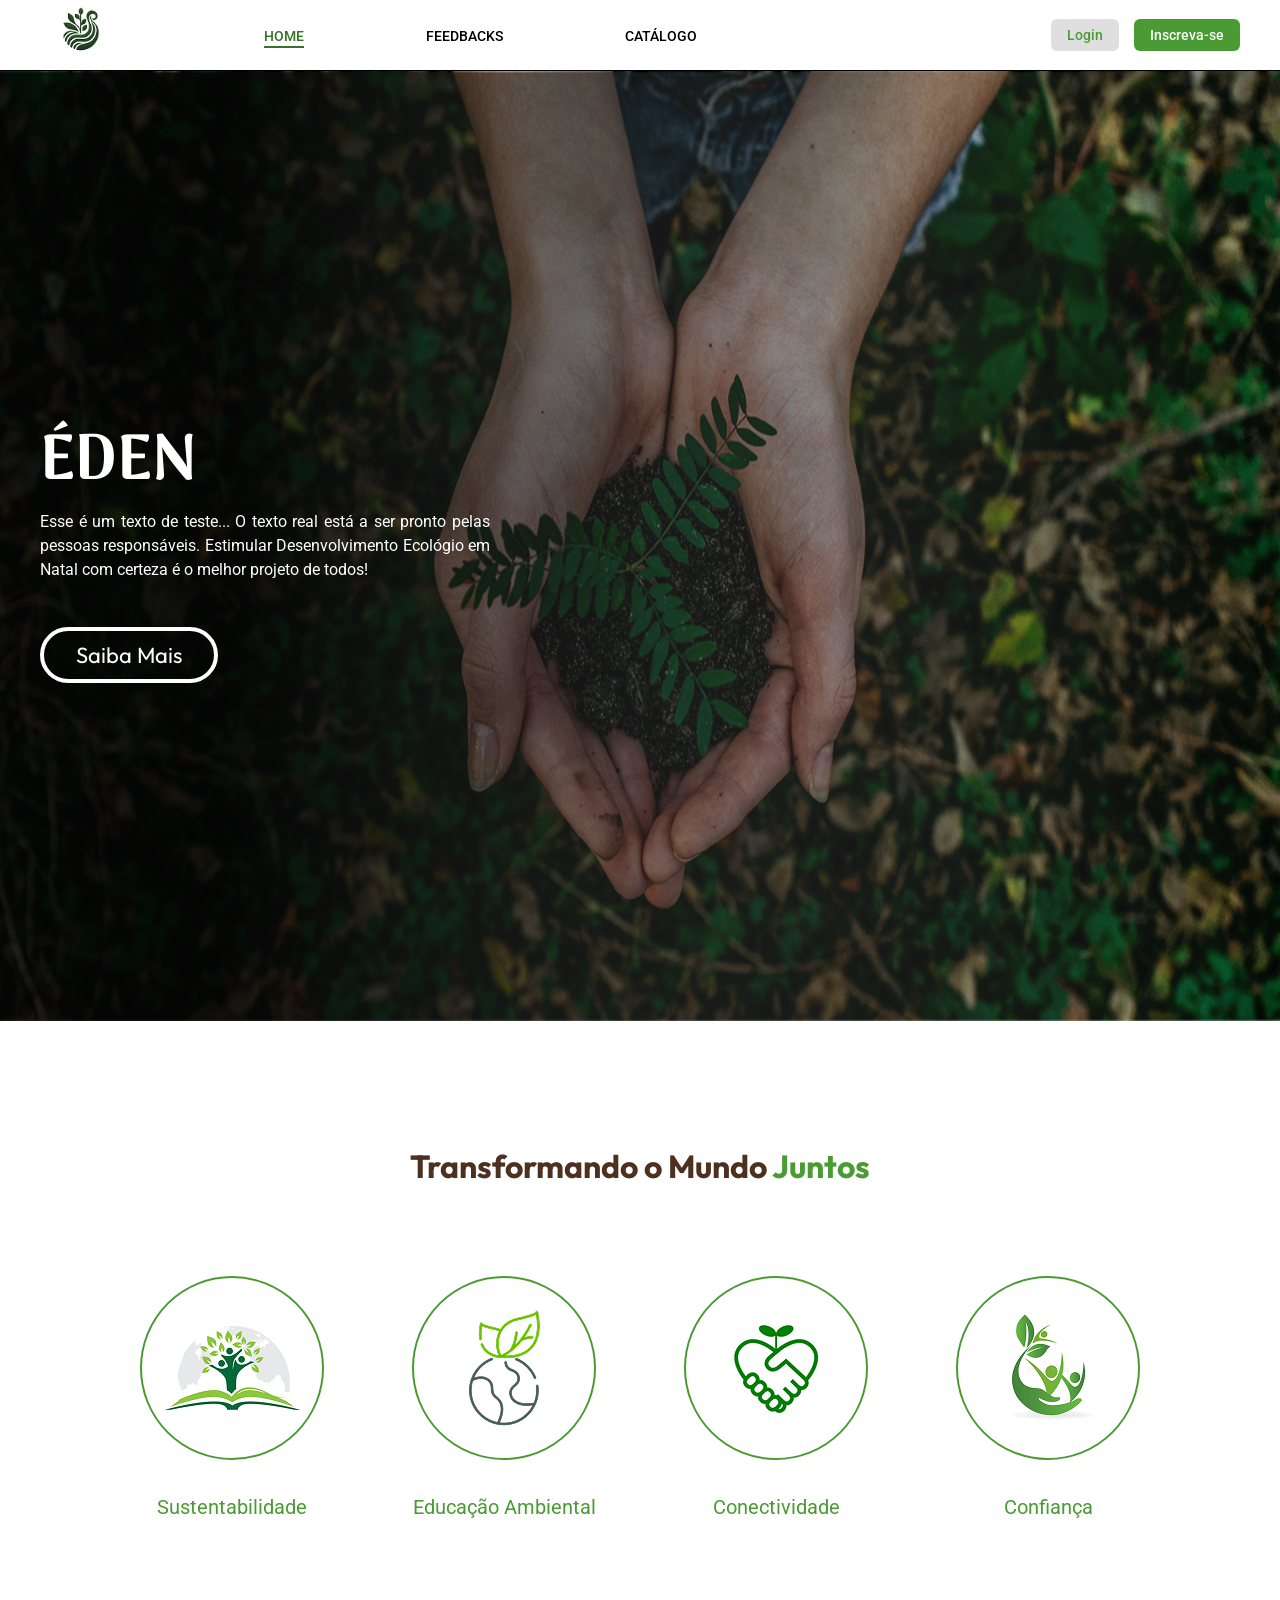
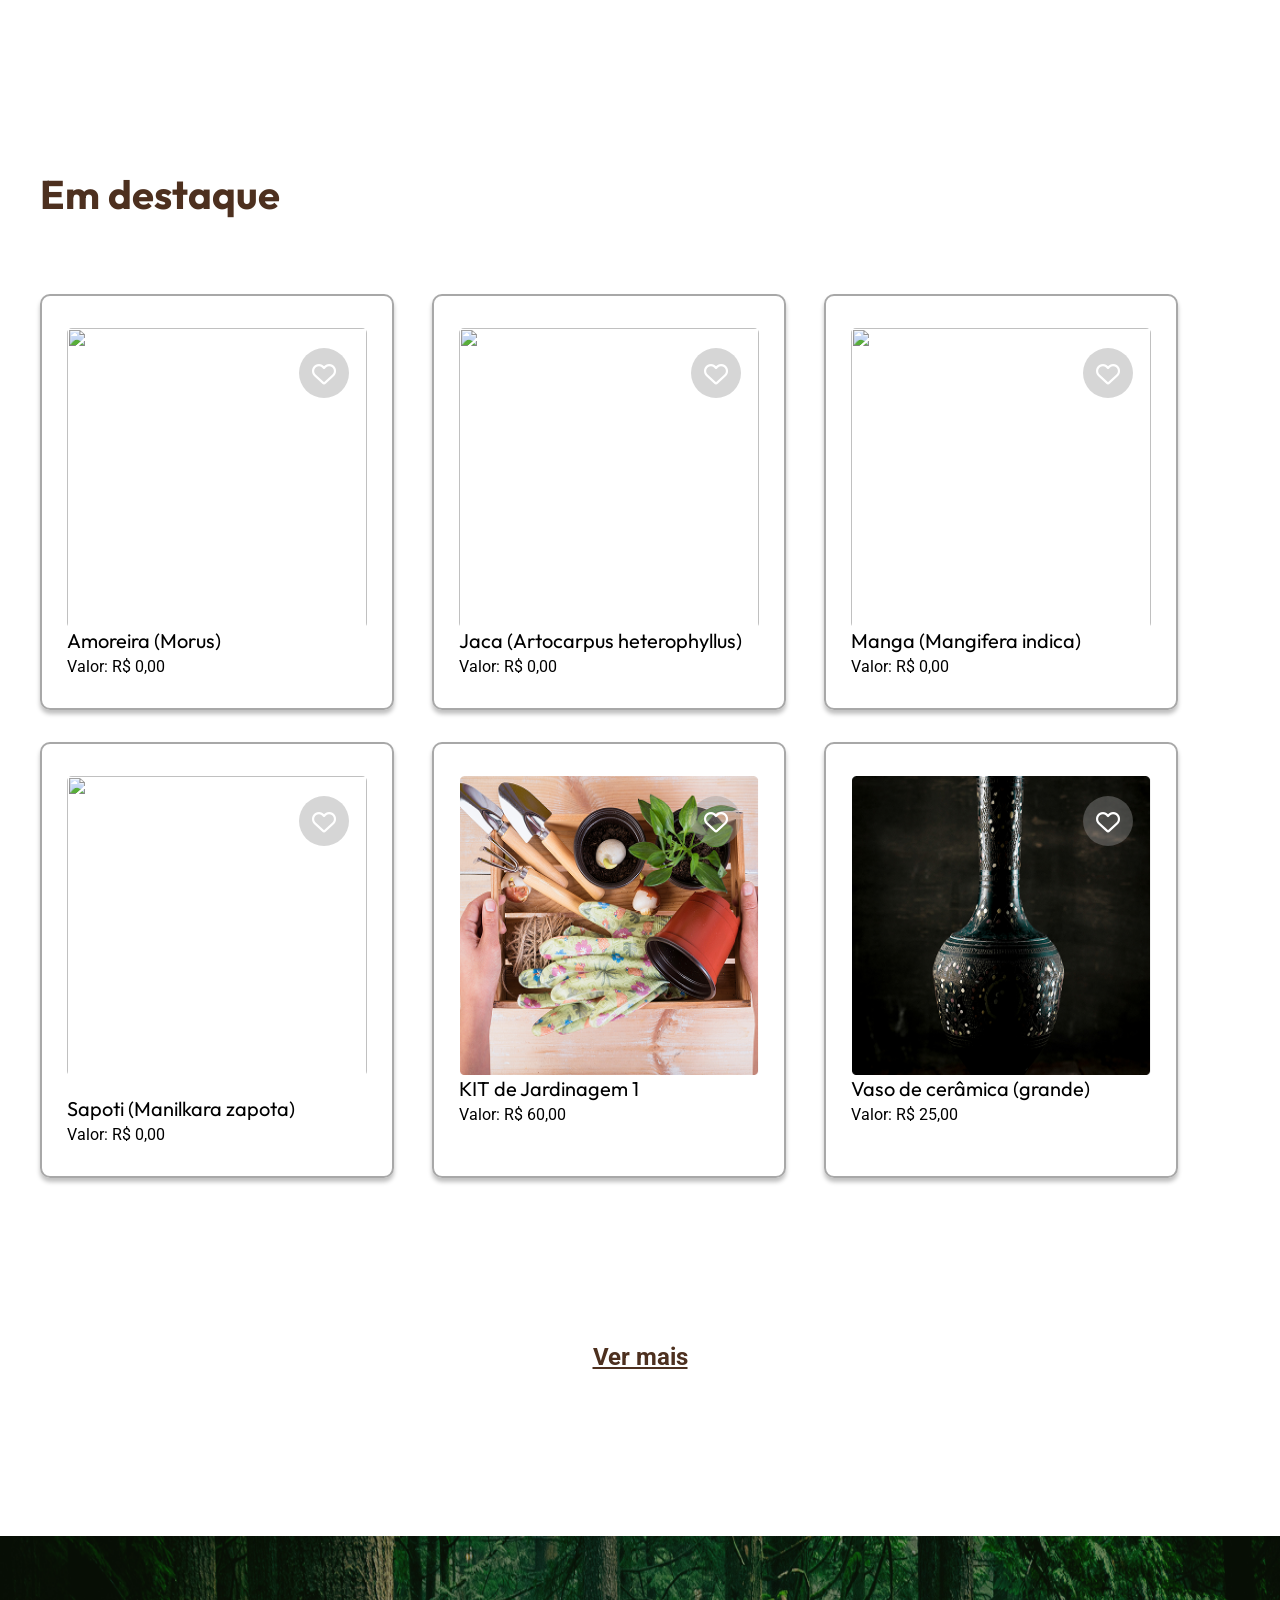
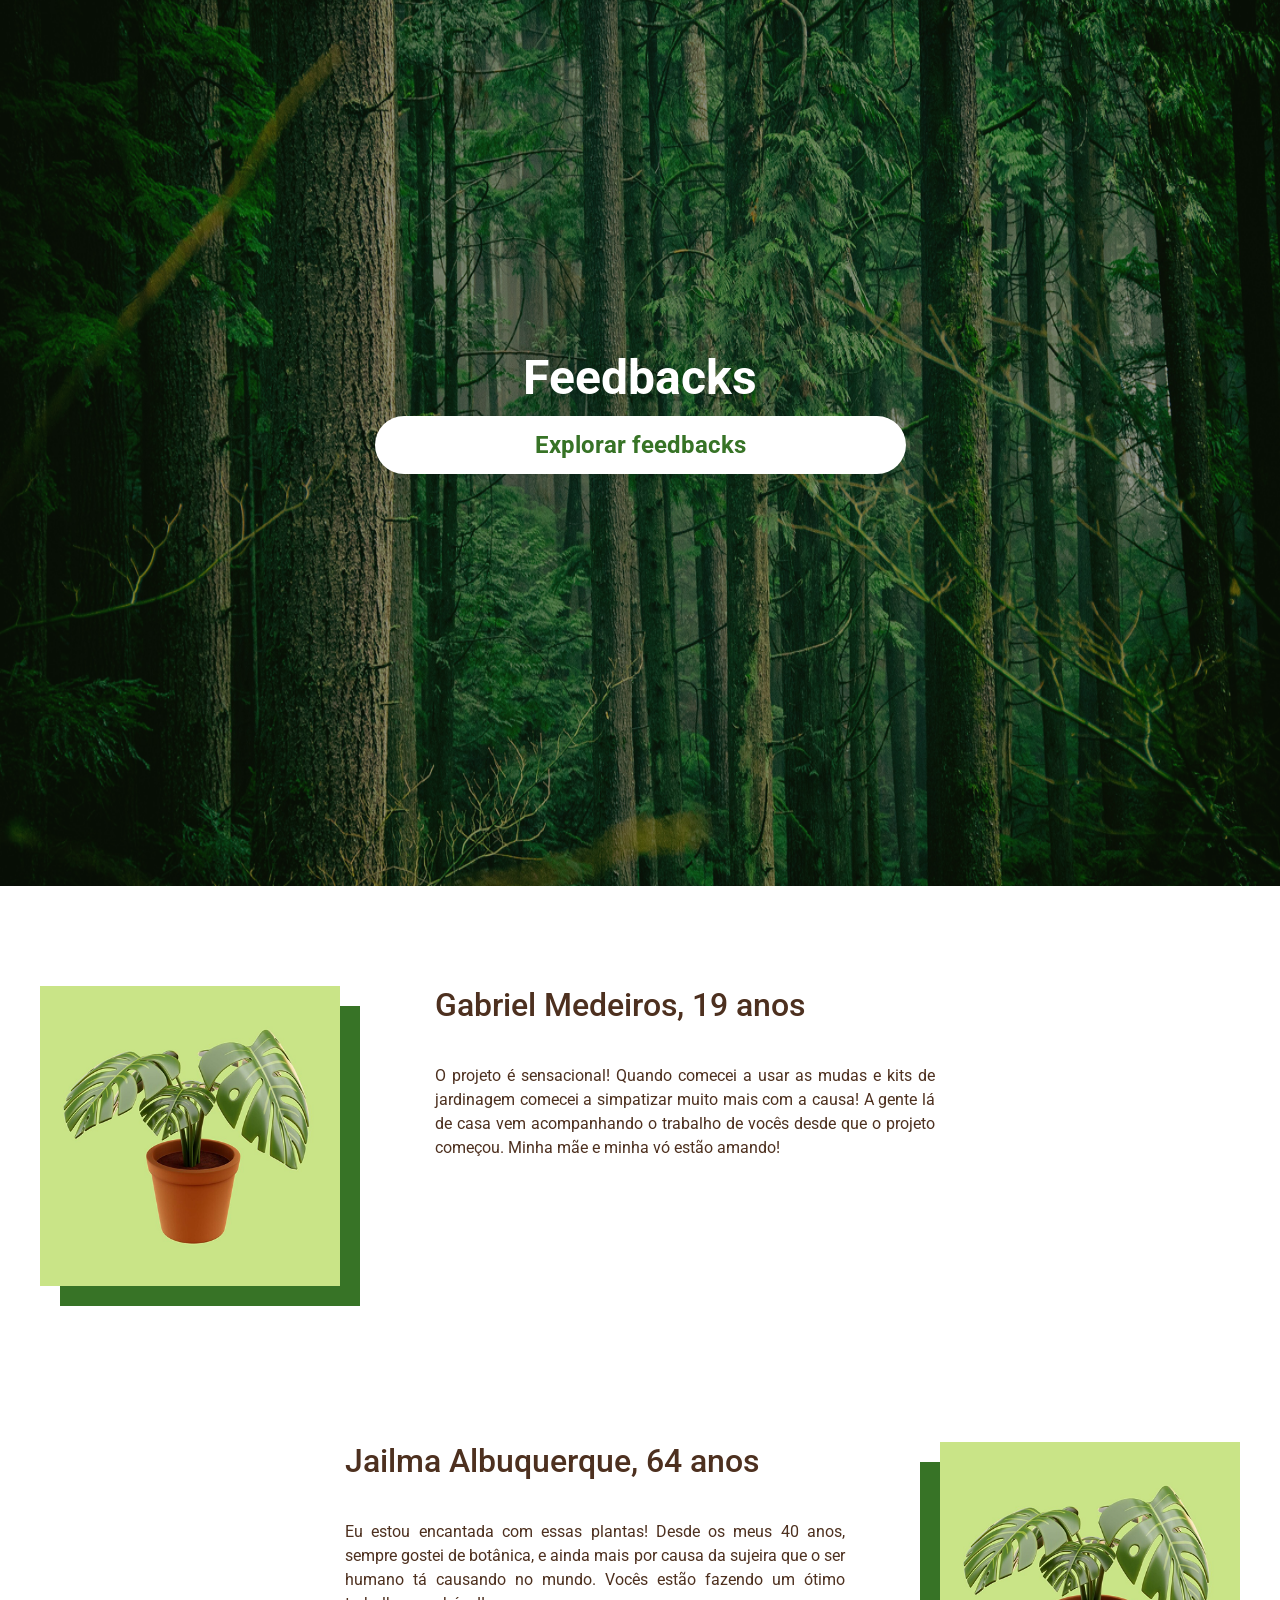
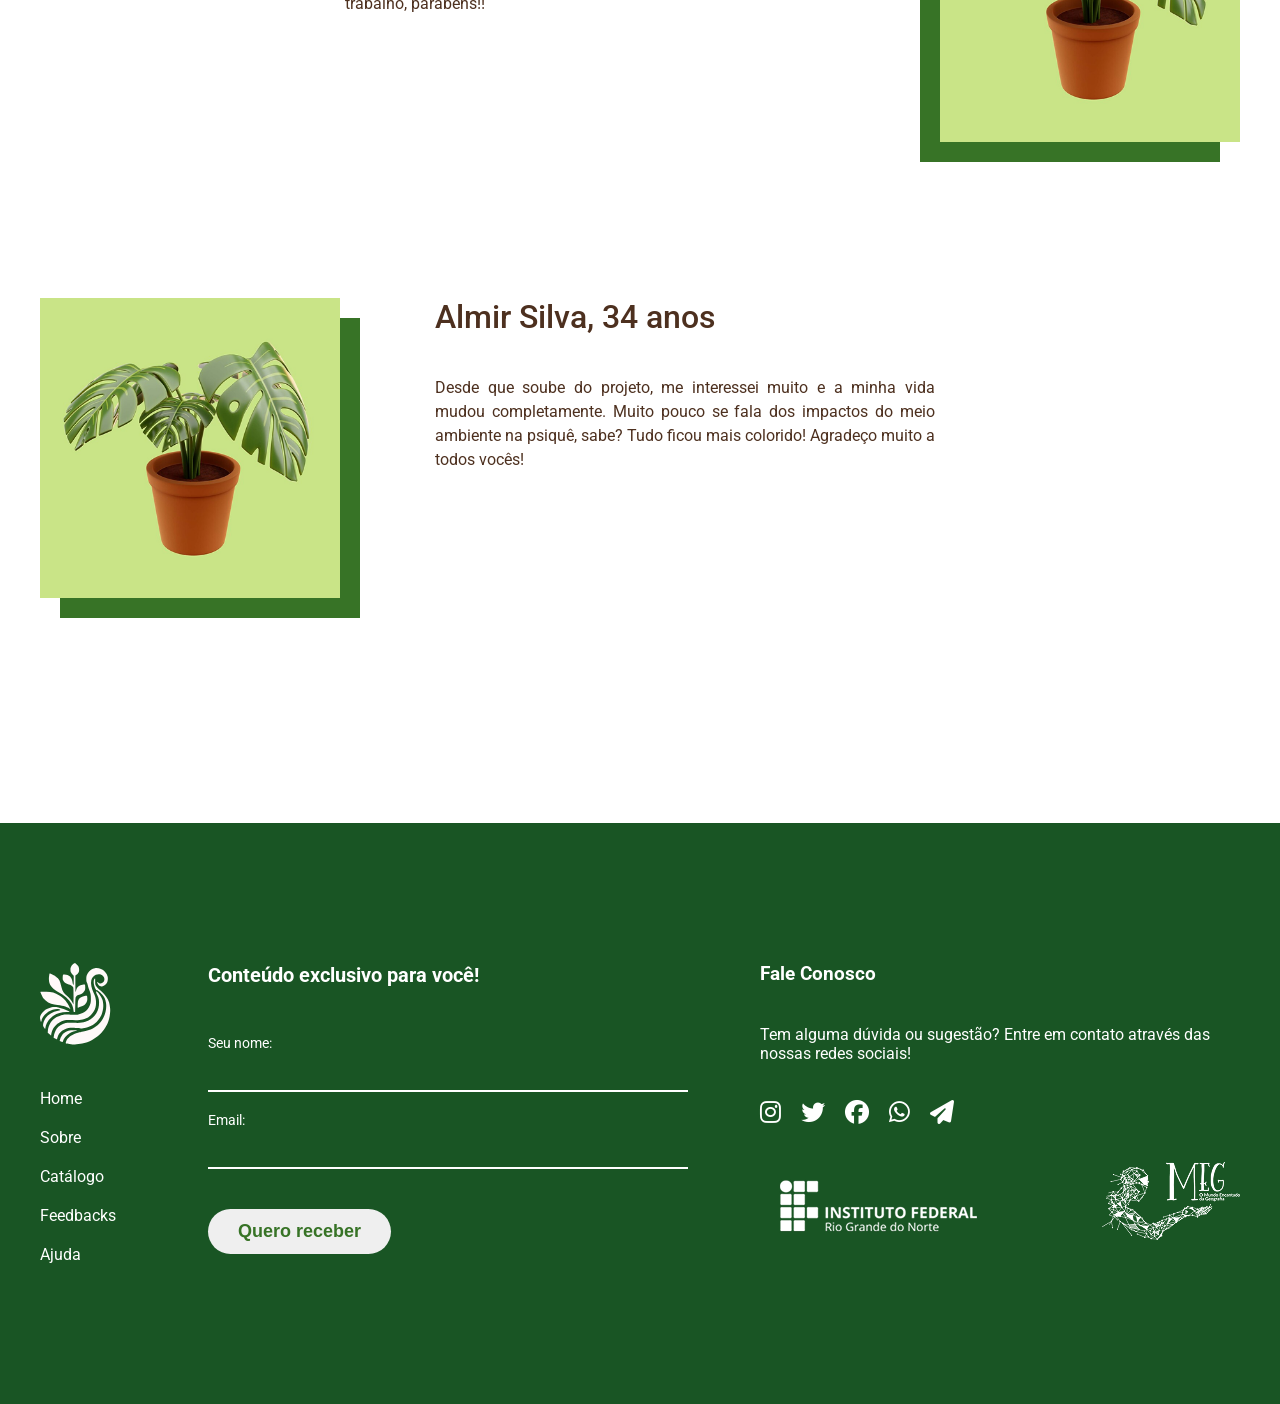
==== commit 95f91b6f: "Finalizando oficlamente o index e site-principal. Coloquei link na logo do if em todos os arquivos." ====
--- a/index.html
+++ b/index.html
@@ -80,70 +80,82 @@
                 <h2>Em destaque</h2>
                 <section class="destaques flex">
                     <div class="destaque flex coluna">
-                        <figure>
-                            <img src="assets/imgs/amoreira.png" alt="">
-                            <div class="fundo-coracao"></div>
-                            <i class="fa-regular fa-heart fa-xl" style="color: #ffffff;"></i>
-                        </figure>
-                        <div class="destaque-texto flex coluna">
-                            <h4>Amoreira (Morus)</h4>
-                            <span>Valor: R$ 0,00 </span>
-                        </div>
-                    </div>
-                    <div class="destaque flex coluna">
-                        <figure>
-                            <img src="assets/imgs/jaca.png" alt="">
-                            <div class="fundo-coracao"></div>
-                            <i class="fa-regular fa-heart fa-xl" style="color: #ffffff;"></i>
-                        </figure>
-                        <div class="destaque-texto flex coluna">
-                            <h4>Jaca (Artocarpus heterophyllus)</h4>
-                            <span>Valor: R$ 0,00</span>
-                        </div>
-                    </div>
-                    <div class="destaque flex coluna">
-                        <figure>
-                            <img src="assets/imgs/manga.png" alt="">
-                            <div class="fundo-coracao"></div>
-                            <i class="fa-regular fa-heart fa-xl" style="color: #ffffff;"></i>
-                        </figure>
-                        <div class="destaque-texto flex coluna">
-                            <h4>Manga (Mangifera indica)</h4>
-                            <span>Valor: R$ 0,00 </span>
-                        </div>
-                    </div>
-                    <div class="destaque flex coluna">
-                        <figure>
-                            <img src="assets/imgs/sapoti.png" alt="">
-                            <div class="fundo-coracao"></div>
-                            <i class="fa-regular fa-heart fa-xl" style="color: #ffffff;"></i>
-                        </figure>
+                        <a href="#">
+                            <figure>
+                                <img src="assets/imgs/amora.jpg" alt="">
+                                <div class="fundo-coracao"></div>
+                                <i class="fa-regular fa-heart fa-xl" style="color: #ffffff;"></i>
+                            </figure>
+                            <div class="destaque-texto flex coluna">
+                                <h4>Amoreira (Morus)</h4>
+                                <span>Valor: R$ 0,00 </span>
+                            </div>
+                        </a>
+                    </div>
+                    <div class="destaque flex coluna">
+                        <a href="#">
+                            <figure>
+                                <img src="assets/imgs/jaca.jpg" alt="">
+                                <div class="fundo-coracao"></div>
+                                <i class="fa-regular fa-heart fa-xl" style="color: #ffffff;"></i>
+                            </figure>
+                            <div class="destaque-texto flex coluna">
+                                <h4>Jaca (Artocarpus heterophyllus)</h4>
+                                <span>Valor: R$ 0,00</span>
+                            </div>
+                        </a>
+                    </div>
+                    <div class="destaque flex coluna">
+                        <a href="#">
+                            <figure>
+                                <img src="assets/imgs/manga.jpg" alt="">
+                                <div class="fundo-coracao"></div>
+                                <i class="fa-regular fa-heart fa-xl" style="color: #ffffff;"></i>
+                            </figure>
+                            <div class="destaque-texto flex coluna">
+                                <h4>Manga (Mangifera indica)</h4>
+                                <span>Valor: R$ 0,00 </span>
+                            </div>
+                        </a>
+                    </div>
+                    <div class="destaque flex coluna">
+                        <a href="#">
+                            <figure>
+                                <img src="assets/imgs/sapoti.jpg" alt="">
+                                <div class="fundo-coracao"></div>
+                                <i class="fa-regular fa-heart fa-xl" style="color: #ffffff;"></i>
+                            </figure>
+                        </a>
                         <div class="destaque-texto flex coluna">
                             <h4>Sapoti (Manilkara zapota)</h4>
                             <span>Valor: R$ 0,00 </span>
                         </div>
                     </div>
                     <div class="destaque flex coluna">
-                        <figure>
-                            <img src="assets/imgs/kit-de-jardinagem.png" alt="">
-                            <div class="fundo-coracao"></div>
-                            <i class="fa-regular fa-heart fa-xl" style="color: #ffffff;"></i>
-                        </figure>
-                        <div class="destaque-texto flex coluna">
-                            <h4>KIT de Jardinagem</h4>
-                            <span>Valor: R$ 60,00 </span>
-                        </div>
-                    </div>
-                    <div class="destaque flex coluna">
-                        <figure>
-                            <img src="assets/imgs/vaso-ceramica-grande.png" alt="">
-                            <div class="fundo-coracao"></div>
-                            <i class="fa-regular fa-heart fa-xl" style="color: #ffffff;"></i>
-                        </figure>
-                        <div class="destaque-texto flex coluna">
-                            <h4>Vaso de cerâmica (grande)</h4>
-                            <span>Valor: R$ 25,00 </span>
-                        </div>
+                        <a href="#">
+                            <figure>
+                                <img src="assets/imgs/kit-de-jardinagem.png" alt="">
+                                <div class="fundo-coracao"></div>
+                                <i class="fa-regular fa-heart fa-xl" style="color: #ffffff;"></i>
+                            </figure>
+                            <div class="destaque-texto flex coluna">
+                                <h4>KIT de Jardinagem 1</h4>
+                                <span>Valor: R$ 60,00 </span>
+                            </div>
+                        </a>
+                    </div>
+                    <div class="destaque flex coluna">
+                        <a href="#">
+                            <figure>
+                                <img src="assets/imgs/vaso-ceramica-grande.png" alt="">
+                                <div class="fundo-coracao"></div>
+                                <i class="fa-regular fa-heart fa-xl" style="color: #ffffff;"></i>
+                            </figure>
+                            <div class="destaque-texto flex coluna">
+                                <h4>Vaso de cerâmica (grande)</h4>
+                                <span>Valor: R$ 25,00 </span>
+                            </div>
+                        </a>
                     </div>
                 </section>
                 <div class="flex centralizar"><a href="#" class="vermais">Ver mais</a></div>
--- a/assets/css/style.css
+++ b/assets/css/style.css
@@ -49,7 +49,6 @@
     border-bottom: #000 1px solid;
 }
 
-<<<<<<< HEAD
 header .container figure a img{
     width: 50px;
     height: 52px;
@@ -57,10 +56,6 @@
 
 header .container{
     font-family: Roboto, sans-serif;
-=======
-header .container {
-    font-family: "Roboto", sans-serif;
->>>>>>> ef174c752115b1cd71f8e32a6f27306d37000d2a
 }
 
 header .container figure a img {
@@ -68,15 +63,11 @@
     width: 50px;
 }
 
-header .container nav {
-    padding-right: 250px;
-}
-<<<<<<< HEAD
+header .container .logo-e-nav {
+    gap: 126px;
+}
+
 .navegacao ul li a{
-=======
-
-.navegacao ul li a {
->>>>>>> ef174c752115b1cd71f8e32a6f27306d37000d2a
     font-size: 14px;
     color: #000;
     font-weight: 700;
@@ -159,7 +150,7 @@
     color: #FFF;
     border: 4px solid;
     padding: 10px;
-    width: 200px;
+    width: 150px;
     text-align: center;
     border-radius: 60px;
     font-family: Outfit, sans-serif;
@@ -193,14 +184,14 @@
 }
 
 .transformando-mundos .valores .valor figure {
-    width: 179px;
-    height: 179px;
+    width: 180px;
+    height: 180px;
     border-radius: 1000px;
     border: 2px solid #4A9B33;
 }
 
 .transformando-mundos .valores .valor span {
-    font-family: "Roboto";
+    font-family: Roboto, sans-serif;
     font-size: 20px;
     font-weight: 400;
 }
@@ -228,7 +219,7 @@
     padding: 32px 25px;
     border-radius: 10px;
     box-shadow: 0px 4px 4px 0px rgba(0, 0, 0, 0.25);
-    border: 1px solid #A8A8A8;
+    border: 2px solid #A8A8A8;
     gap: 20px;
 }
 
@@ -239,7 +230,7 @@
 
 .em-destaques .destaques .destaque h4 {
     font-size: 20px;
-    font-family: "Outfit";
+    font-family: Outfit, sans-serif;
     font-weight: 400;
 }
 
@@ -249,12 +240,25 @@
 }
 
 .container .em-destaques .destaque img {
+        width: 300px;
+        height: 360px;
+}
+
+.container .em-destaques .destaque:nth-last-child(1) img{
     width: 300px;
     height: 300px;
 }
+.container .em-destaques .destaque:nth-last-child(2) img{
+    width: 300px;
+    height: 300px;
+}
 
 .em-destaques .destaques .destaque figure {
     position: relative;
+    width: 300px;
+    height: 300px;
+    overflow: hidden;
+    border-radius: 5px;
 }
 
 .fundo-coracao {
@@ -300,7 +304,7 @@
 }
 
 main .fundo2 .container {
-    gap: 34px;
+    gap: 10px;
     font-family: Roboto, sans-serif;
     font-weight: 700;
 }
@@ -363,7 +367,6 @@
     line-height: 1.5;
     text-align: justify;
     word-wrap: break-word;
-    font-weight: 300;
 }
 
 .sobre-plantas .planta div h3 {
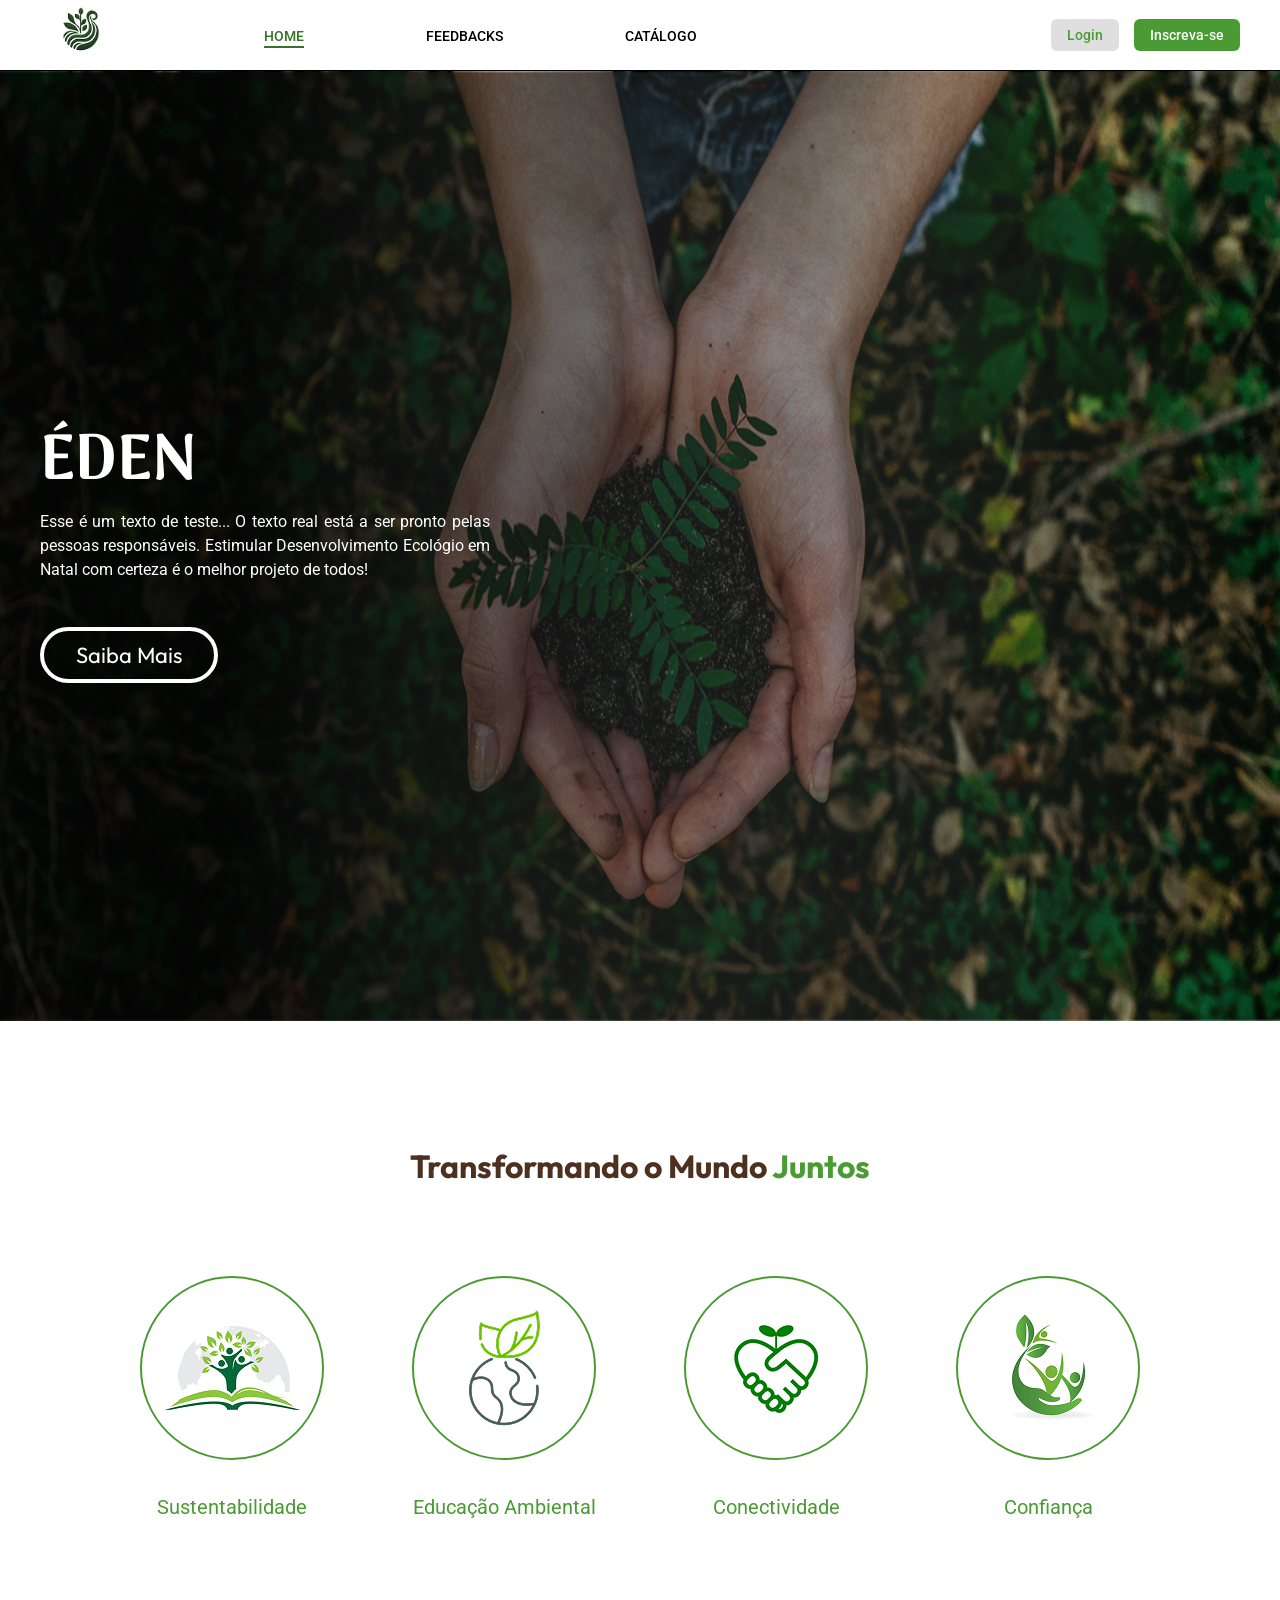
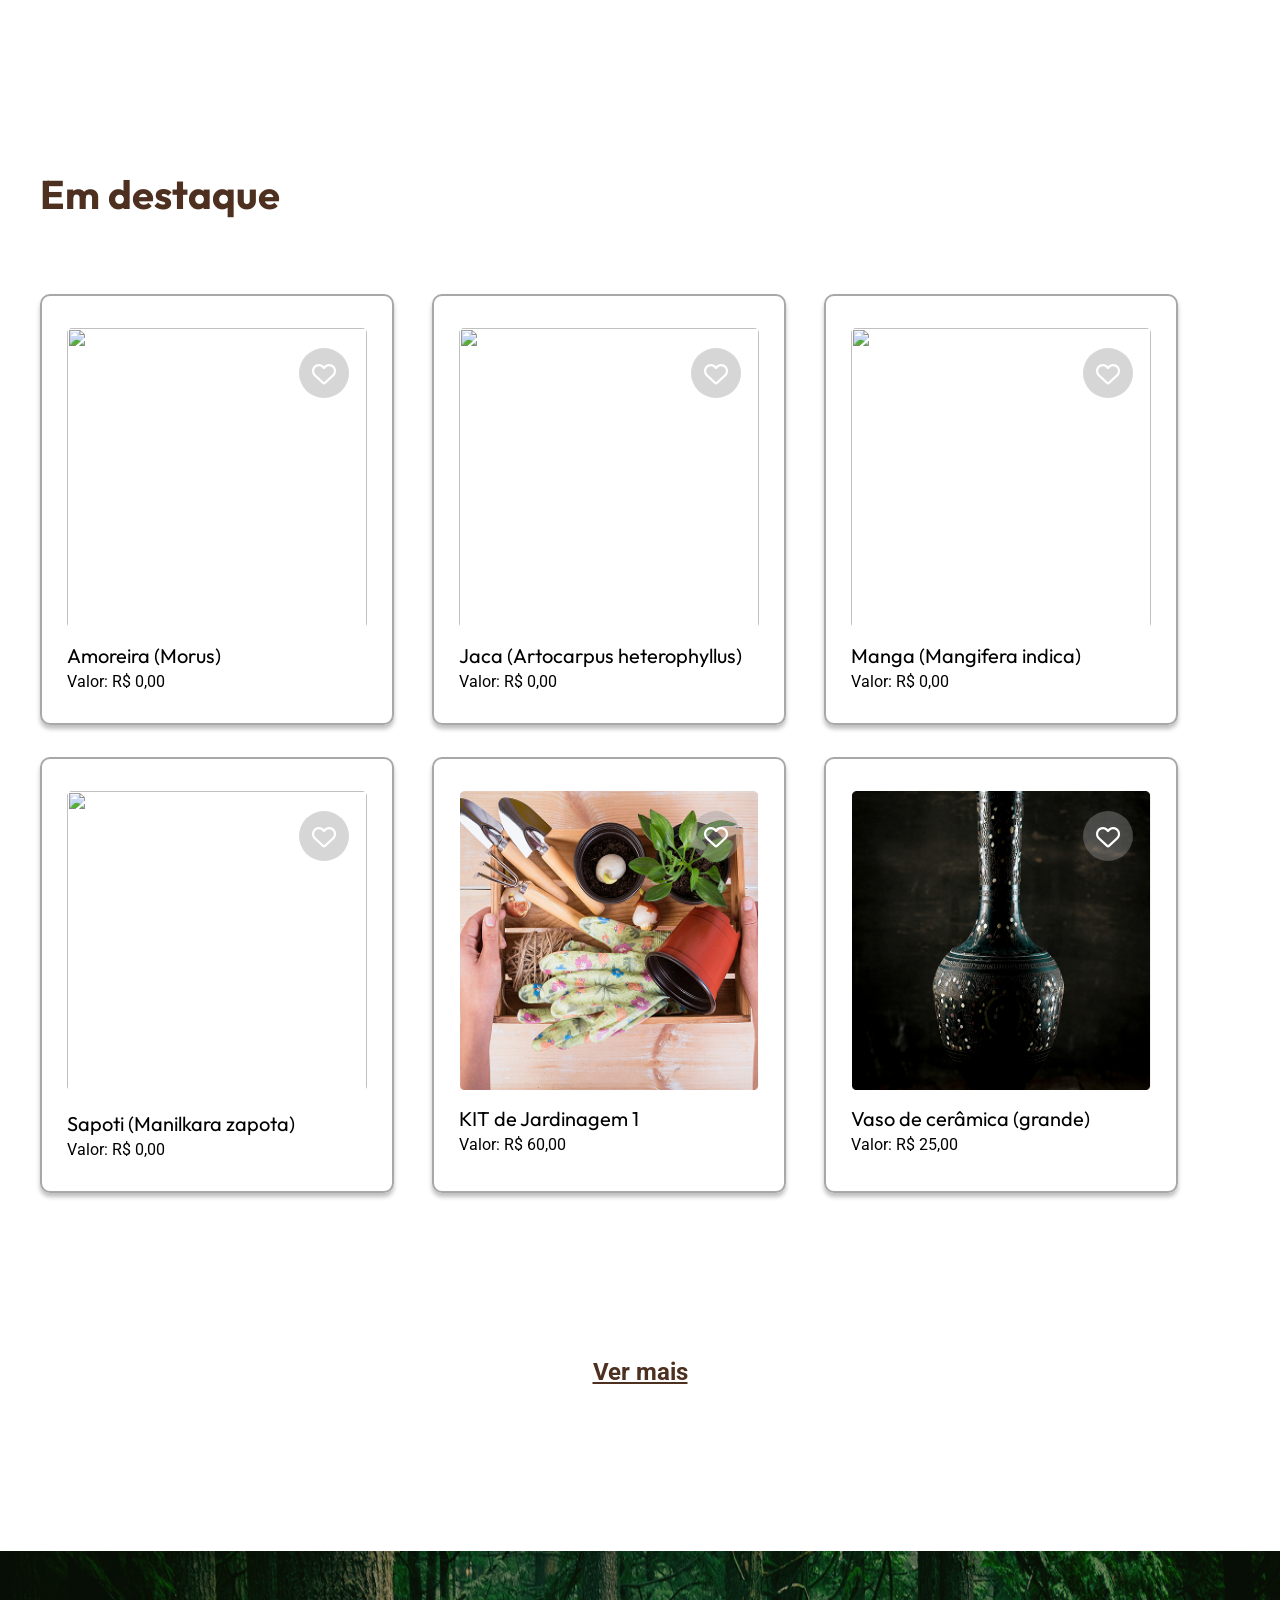
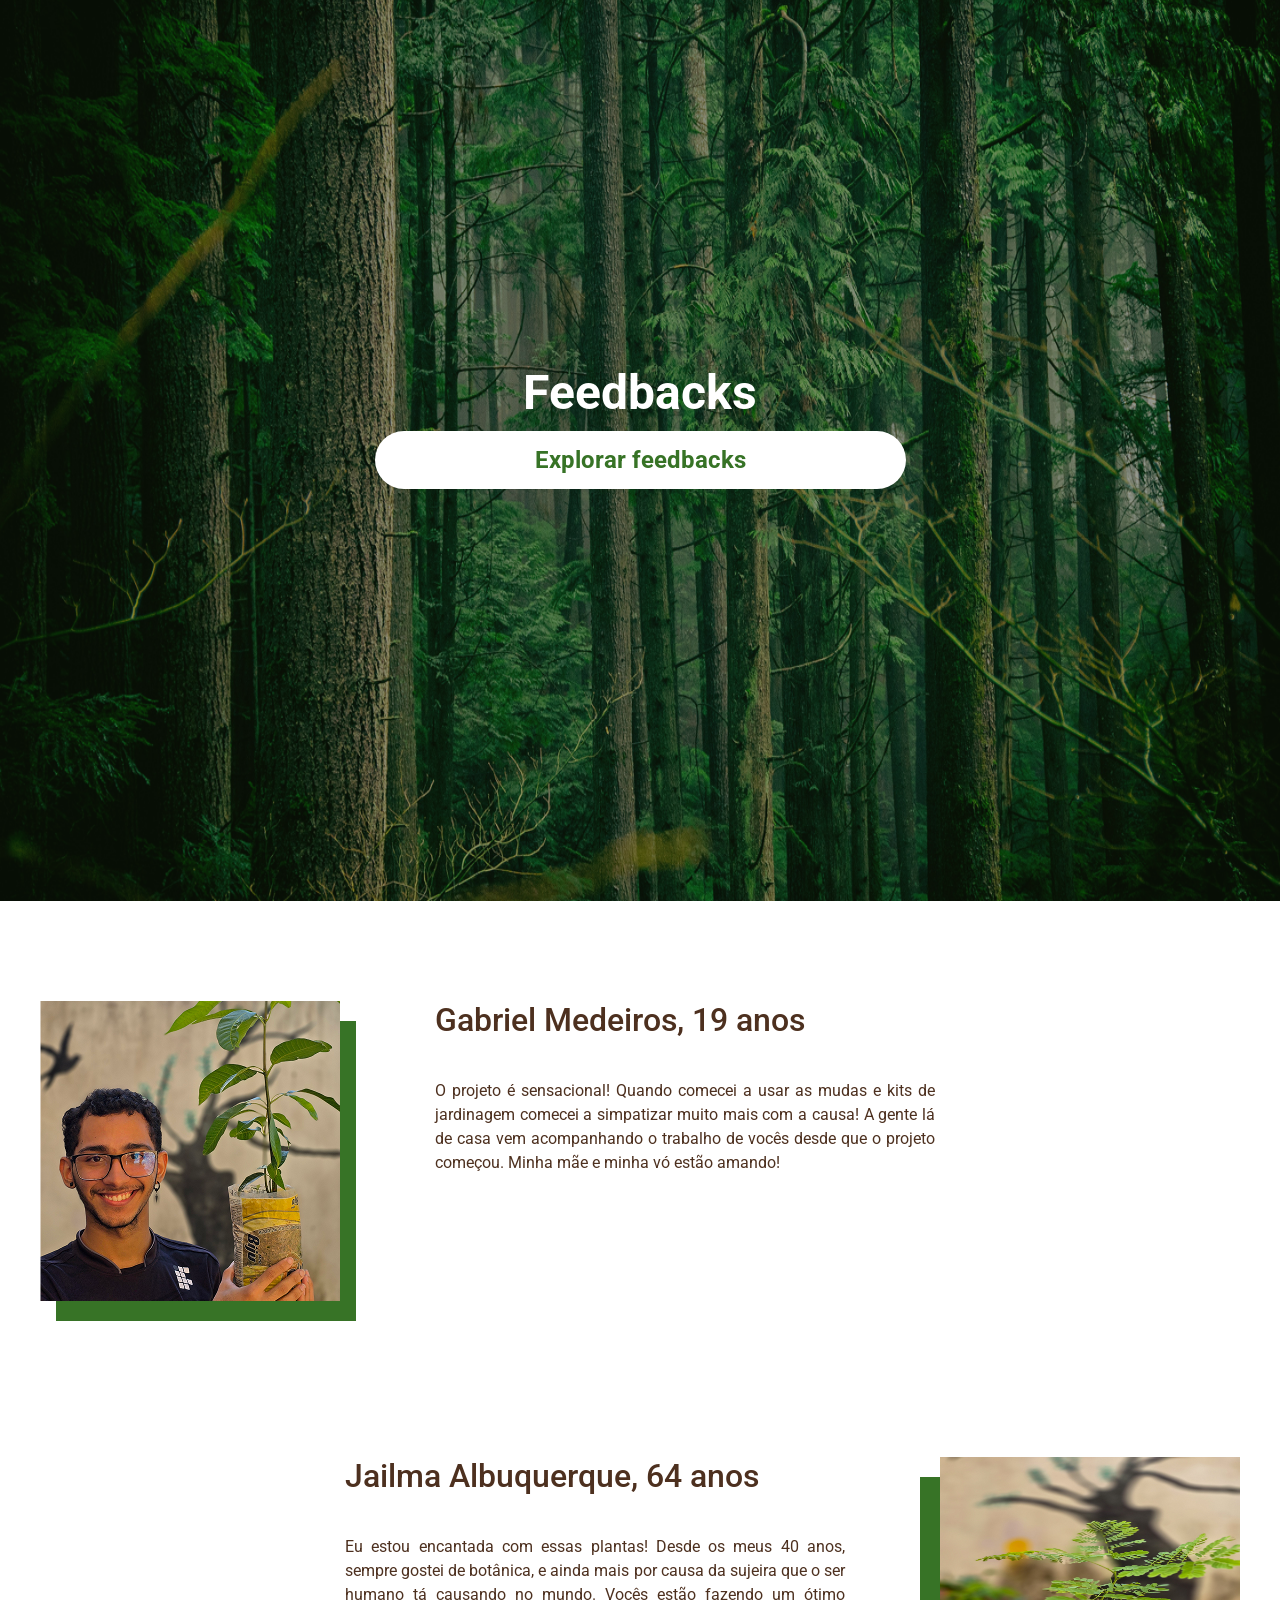
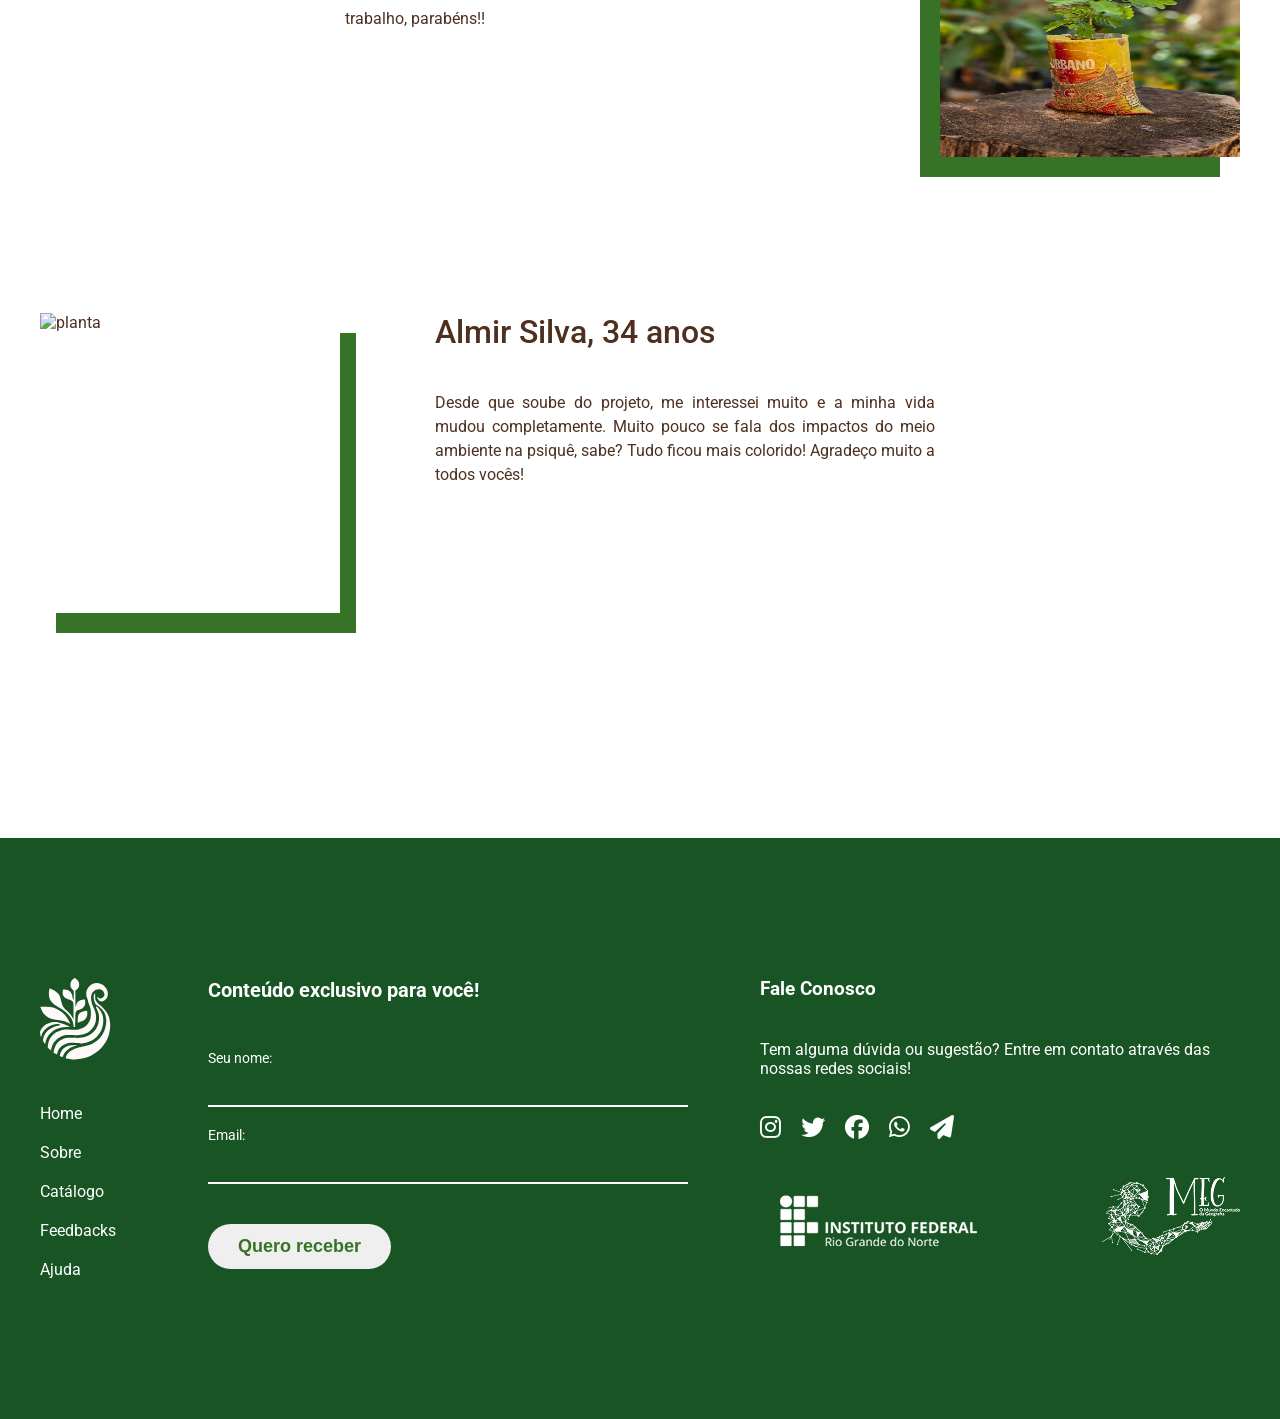
==== commit 8adbd24e: "Iniciando a colocação das fotos no index - Carrinho vazio terminado" ====
--- a/index.html
+++ b/index.html
@@ -80,7 +80,7 @@
                 <h2>Em destaque</h2>
                 <section class="destaques flex">
                     <div class="destaque flex coluna">
-                        <a href="#">
+                        <a href="#" class="flex coluna">
                             <figure>
                                 <img src="assets/imgs/amora.jpg" alt="">
                                 <div class="fundo-coracao"></div>
@@ -93,7 +93,7 @@
                         </a>
                     </div>
                     <div class="destaque flex coluna">
-                        <a href="#">
+                        <a href="#" class="flex coluna">
                             <figure>
                                 <img src="assets/imgs/jaca.jpg" alt="">
                                 <div class="fundo-coracao"></div>
@@ -106,7 +106,7 @@
                         </a>
                     </div>
                     <div class="destaque flex coluna">
-                        <a href="#">
+                        <a href="#" class="flex coluna">
                             <figure>
                                 <img src="assets/imgs/manga.jpg" alt="">
                                 <div class="fundo-coracao"></div>
@@ -119,7 +119,7 @@
                         </a>
                     </div>
                     <div class="destaque flex coluna">
-                        <a href="#">
+                        <a href="#" class="flex coluna">
                             <figure>
                                 <img src="assets/imgs/sapoti.jpg" alt="">
                                 <div class="fundo-coracao"></div>
@@ -132,7 +132,7 @@
                         </div>
                     </div>
                     <div class="destaque flex coluna">
-                        <a href="#">
+                        <a href="#" class="flex coluna">
                             <figure>
                                 <img src="assets/imgs/kit-de-jardinagem.png" alt="">
                                 <div class="fundo-coracao"></div>
@@ -145,7 +145,7 @@
                         </a>
                     </div>
                     <div class="destaque flex coluna">
-                        <a href="#">
+                        <a href="#" class="flex coluna">
                             <figure>
                                 <img src="assets/imgs/vaso-ceramica-grande.png" alt="">
                                 <div class="fundo-coracao"></div>
@@ -171,7 +171,7 @@
             <section class="sobre-plantas flex coluna">
                 <section class="flex planta">
                     <figure>
-                        <img src="assets/imgs/planta-base2.png" alt="planta">
+                        <img src="assets/imgs/eris-manga-cortada.png" alt="planta">
                     </figure>
                     <div class="flex coluna">
                         <h3>Gabriel Medeiros, 19 anos</h3>
@@ -180,7 +180,7 @@
                 </section>
                 <section class="flex planta">
                     <figure>
-                        <img src="assets/imgs/planta-base2.png" alt="planta">
+                        <img src="assets/imgs/flamboyant.jpg" alt="planta">
                     </figure>
                     <div class="flex coluna">
                         <h3>Jailma Albuquerque, 64 anos   </h3>
@@ -189,7 +189,7 @@
                 </section>
                 <section class="flex planta">
                     <figure>
-                        <img src="assets/imgs/planta-base2.png" alt="planta">
+                        <img src="assets/imgs/amora.jpg" alt="planta">
                     </figure>
                     <div class="flex coluna">
                         <h3>Almir Silva, 34 anos</h3>
--- a/assets/css/style.css
+++ b/assets/css/style.css
@@ -214,7 +214,6 @@
     padding-bottom: 165px;
 }
 
-
 .container .em-destaques .destaques .destaque {
     padding: 32px 25px;
     border-radius: 10px;
@@ -223,10 +222,15 @@
     gap: 20px;
 }
 
-.em-destaques .destaques .destaque .destaque-texto {
+.em-destaques .destaques .destaque a{
+    gap: 15px;
+}
+
+.em-destaques .destaques .destaque .destaque-texto{
     gap: 4px;
     color: #000;
 }
+
 
 .em-destaques .destaques .destaque h4 {
     font-size: 20px;
@@ -240,8 +244,8 @@
 }
 
 .container .em-destaques .destaque img {
-        width: 300px;
-        height: 360px;
+    width: 300px;
+    height: 380px;
 }
 
 .container .em-destaques .destaque:nth-last-child(1) img{
@@ -343,7 +347,7 @@
 }
 
 .container .sobre-plantas .planta figure {
-    box-shadow: 20px 20px 0px rgb(55, 115, 38, 1);
+    box-shadow: 16px 20px 0px rgb(55, 115, 38, 1);
     height: 300px;
     width: 300px;
 }
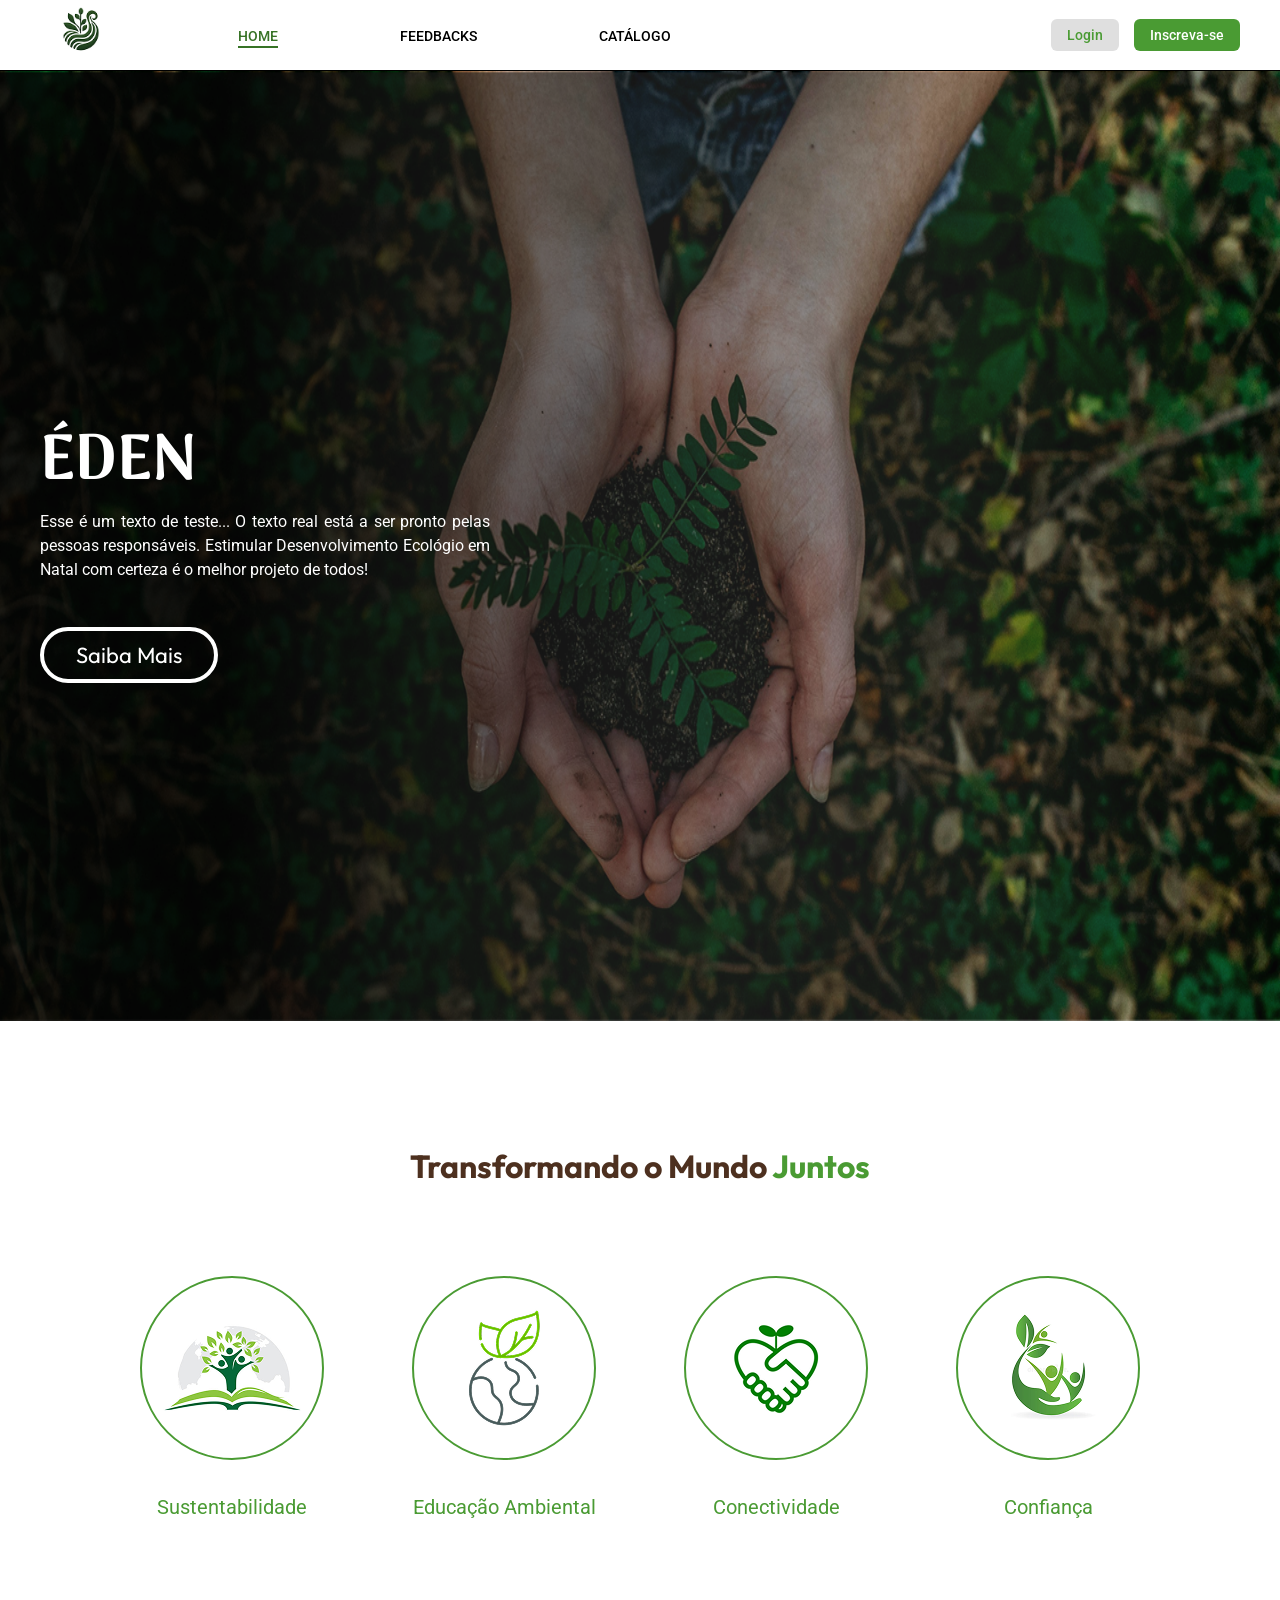
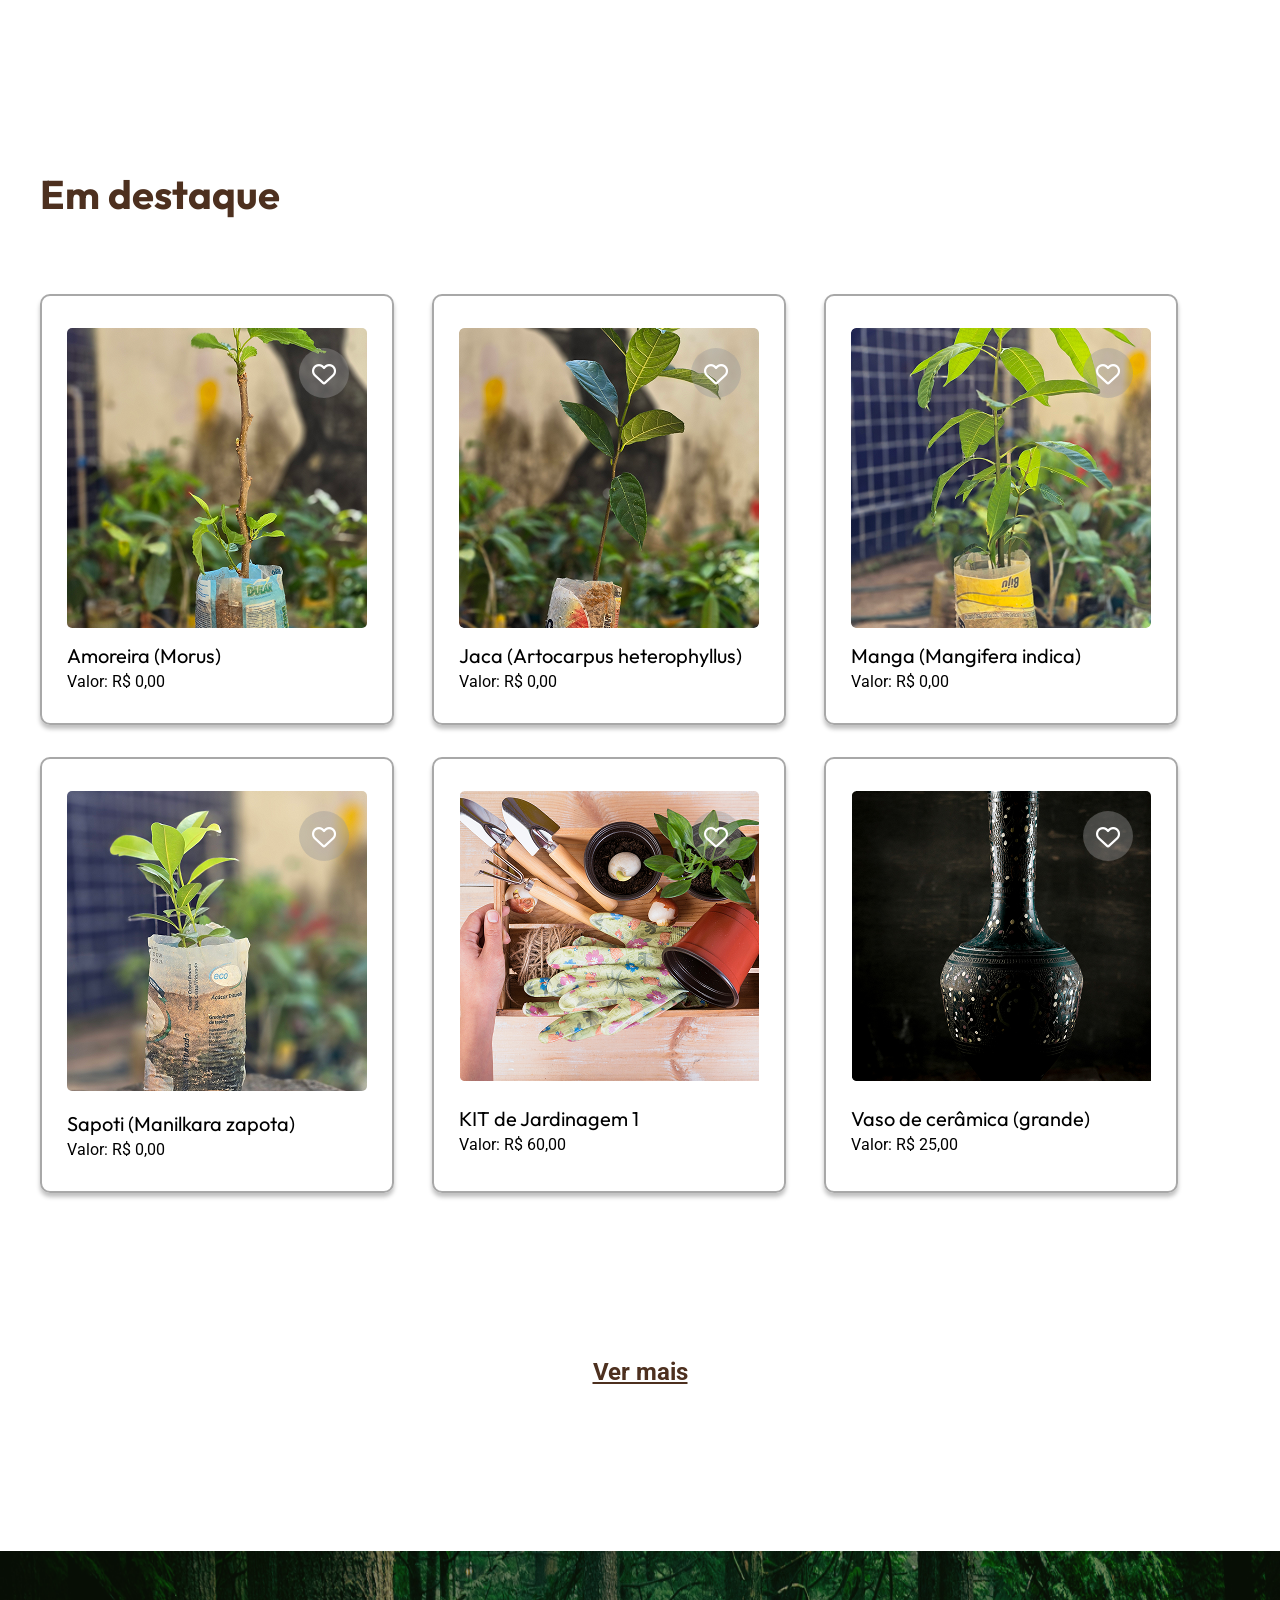
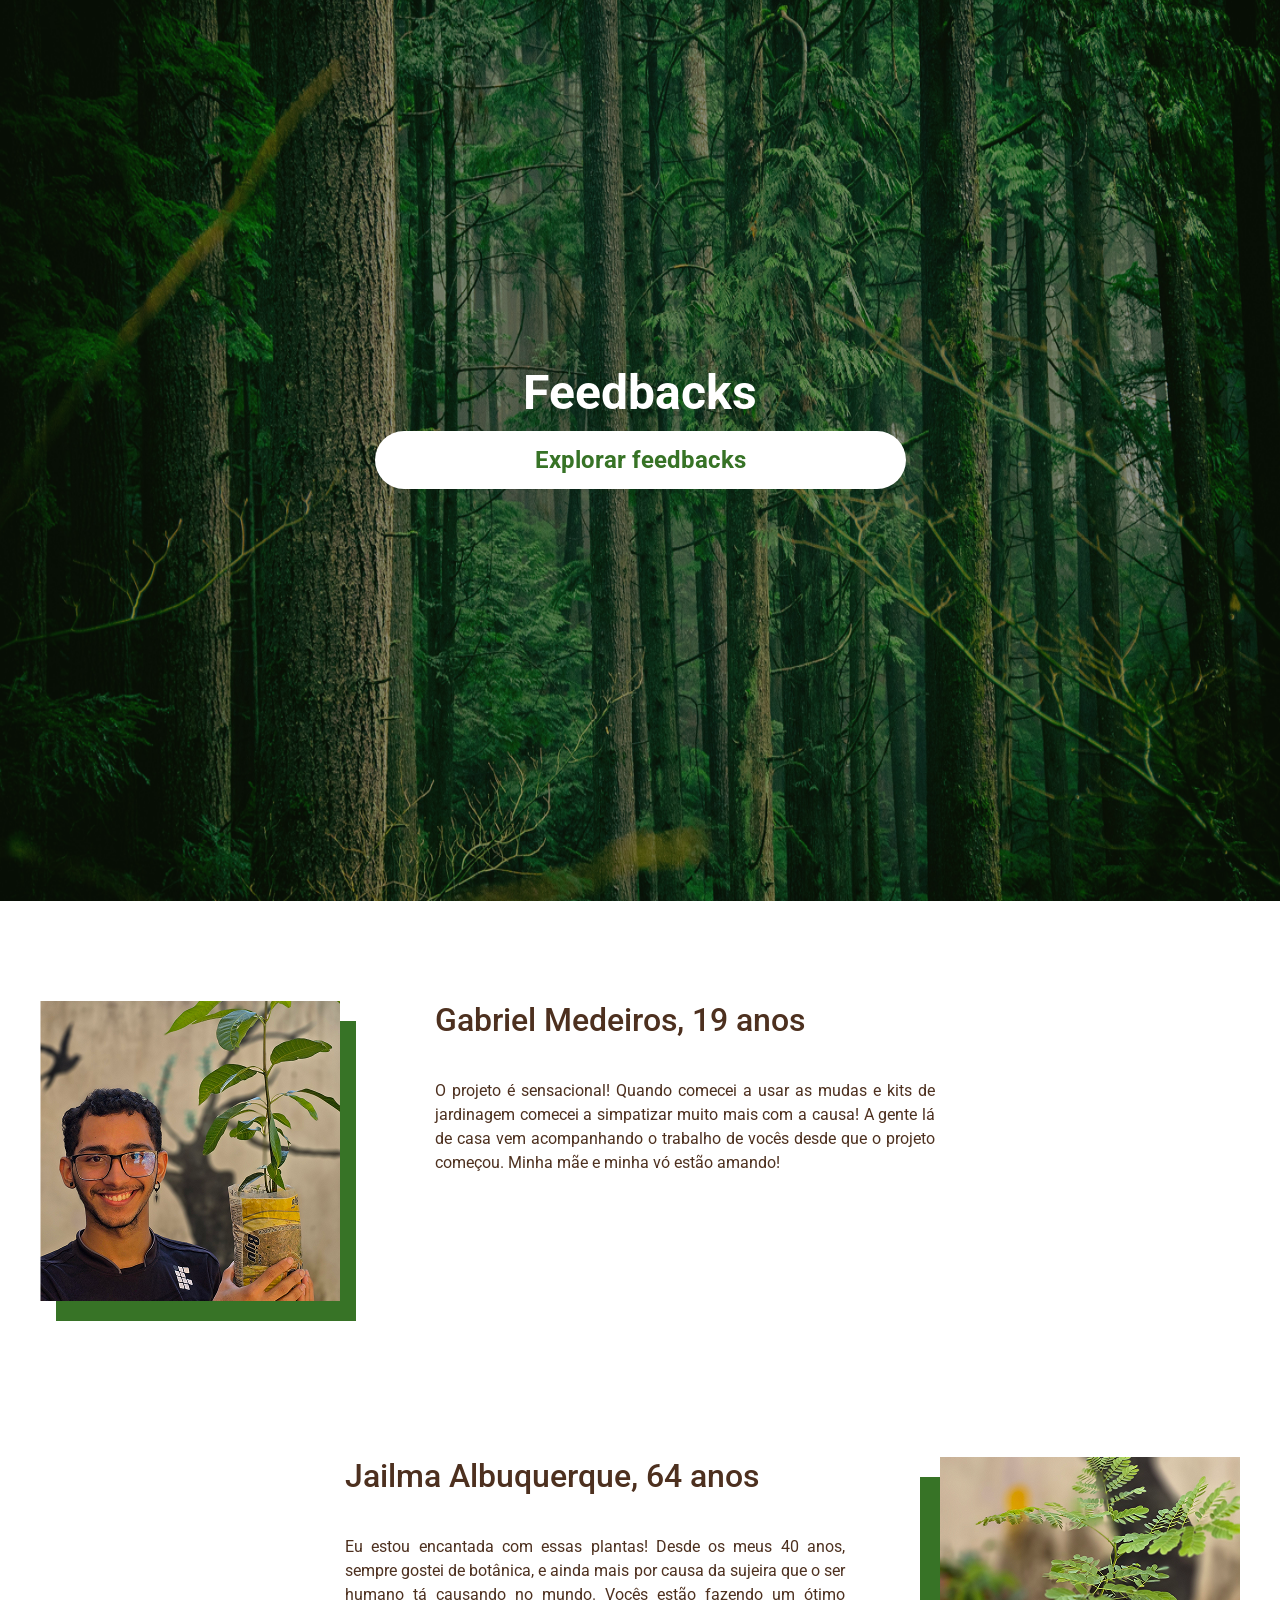
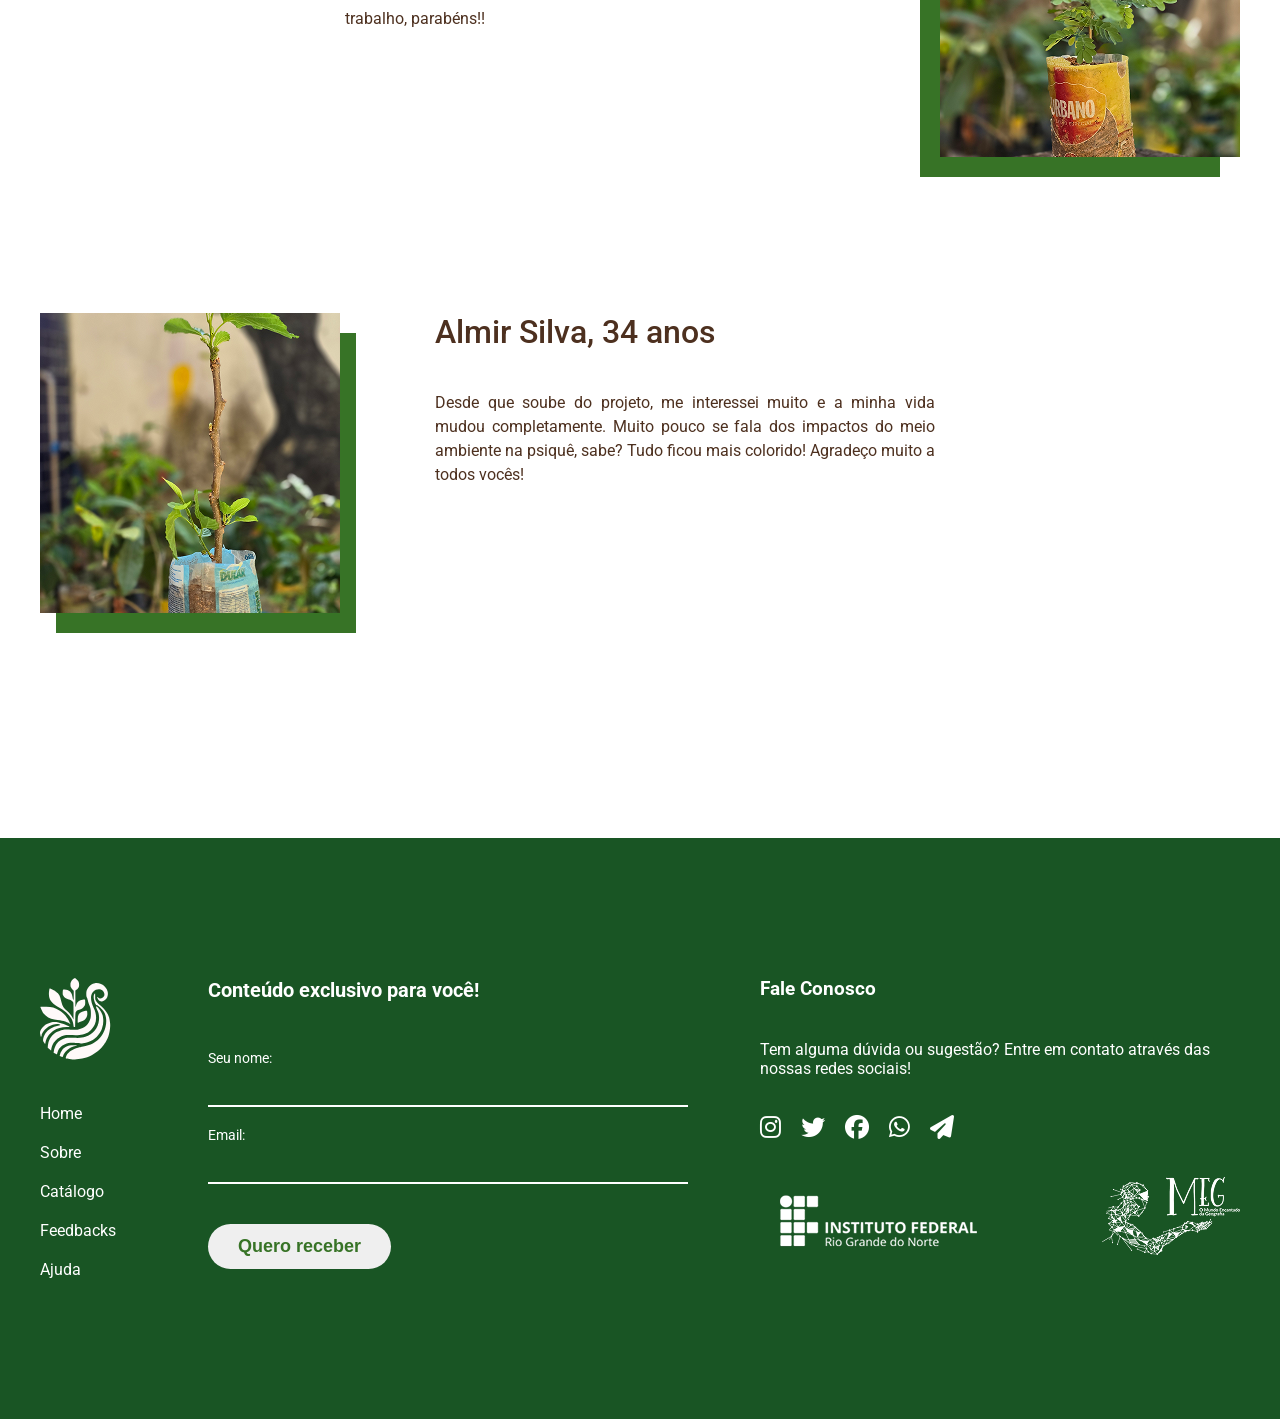
==== commit a918828e: "Colocando as imagens oficias no index e principal. Reajustando o gap do header e colocando hover no " ====
--- a/index.html
+++ b/index.html
@@ -82,7 +82,7 @@
                     <div class="destaque flex coluna">
                         <a href="#" class="flex coluna">
                             <figure>
-                                <img src="assets/imgs/amora.jpg" alt="">
+                                <img src="assets/imgs/muda-amora.png" alt="">
                                 <div class="fundo-coracao"></div>
                                 <i class="fa-regular fa-heart fa-xl" style="color: #ffffff;"></i>
                             </figure>
@@ -95,7 +95,7 @@
                     <div class="destaque flex coluna">
                         <a href="#" class="flex coluna">
                             <figure>
-                                <img src="assets/imgs/jaca.jpg" alt="">
+                                <img src="assets/imgs/muda-jaca.png" alt="">
                                 <div class="fundo-coracao"></div>
                                 <i class="fa-regular fa-heart fa-xl" style="color: #ffffff;"></i>
                             </figure>
@@ -108,7 +108,7 @@
                     <div class="destaque flex coluna">
                         <a href="#" class="flex coluna">
                             <figure>
-                                <img src="assets/imgs/manga.jpg" alt="">
+                                <img src="assets/imgs/muda-manga.png" alt="">
                                 <div class="fundo-coracao"></div>
                                 <i class="fa-regular fa-heart fa-xl" style="color: #ffffff;"></i>
                             </figure>
@@ -121,7 +121,7 @@
                     <div class="destaque flex coluna">
                         <a href="#" class="flex coluna">
                             <figure>
-                                <img src="assets/imgs/sapoti.jpg" alt="">
+                                <img src="assets/imgs/muda-sapoti.png" alt="">
                                 <div class="fundo-coracao"></div>
                                 <i class="fa-regular fa-heart fa-xl" style="color: #ffffff;"></i>
                             </figure>
@@ -171,7 +171,7 @@
             <section class="sobre-plantas flex coluna">
                 <section class="flex planta">
                     <figure>
-                        <img src="assets/imgs/eris-manga-cortada.png" alt="planta">
+                        <img src="assets/imgs/erick-manga.png" alt="planta">
                     </figure>
                     <div class="flex coluna">
                         <h3>Gabriel Medeiros, 19 anos</h3>
@@ -180,7 +180,7 @@
                 </section>
                 <section class="flex planta">
                     <figure>
-                        <img src="assets/imgs/flamboyant.jpg" alt="planta">
+                        <img src="assets/imgs/muda-flamboyant.png" alt="planta">
                     </figure>
                     <div class="flex coluna">
                         <h3>Jailma Albuquerque, 64 anos   </h3>
@@ -189,7 +189,7 @@
                 </section>
                 <section class="flex planta">
                     <figure>
-                        <img src="assets/imgs/amora.jpg" alt="planta">
+                        <img src="assets/imgs/muda-amora.png" alt="planta">
                     </figure>
                     <div class="flex coluna">
                         <h3>Almir Silva, 34 anos</h3>
--- a/assets/css/style.css
+++ b/assets/css/style.css
@@ -64,7 +64,7 @@
 }
 
 header .container .logo-e-nav {
-    gap: 126px;
+    gap: 100px;
 }
 
 .navegacao ul li a{
@@ -241,20 +241,6 @@
 .em-destaques .destaques .destaque span {
     font-family: Roboto, sans-serif;
     font-weight: 400;
-}
-
-.container .em-destaques .destaque img {
-    width: 300px;
-    height: 380px;
-}
-
-.container .em-destaques .destaque:nth-last-child(1) img{
-    width: 300px;
-    height: 300px;
-}
-.container .em-destaques .destaque:nth-last-child(2) img{
-    width: 300px;
-    height: 300px;
 }
 
 .em-destaques .destaques .destaque figure {
@@ -399,6 +385,11 @@
     gap: 20px;
 }
 
+.container .left nav ul li a:hover{
+    color: #FFB20B;
+}
+
+
 footer .container .middle {
     width: 40%;
 }
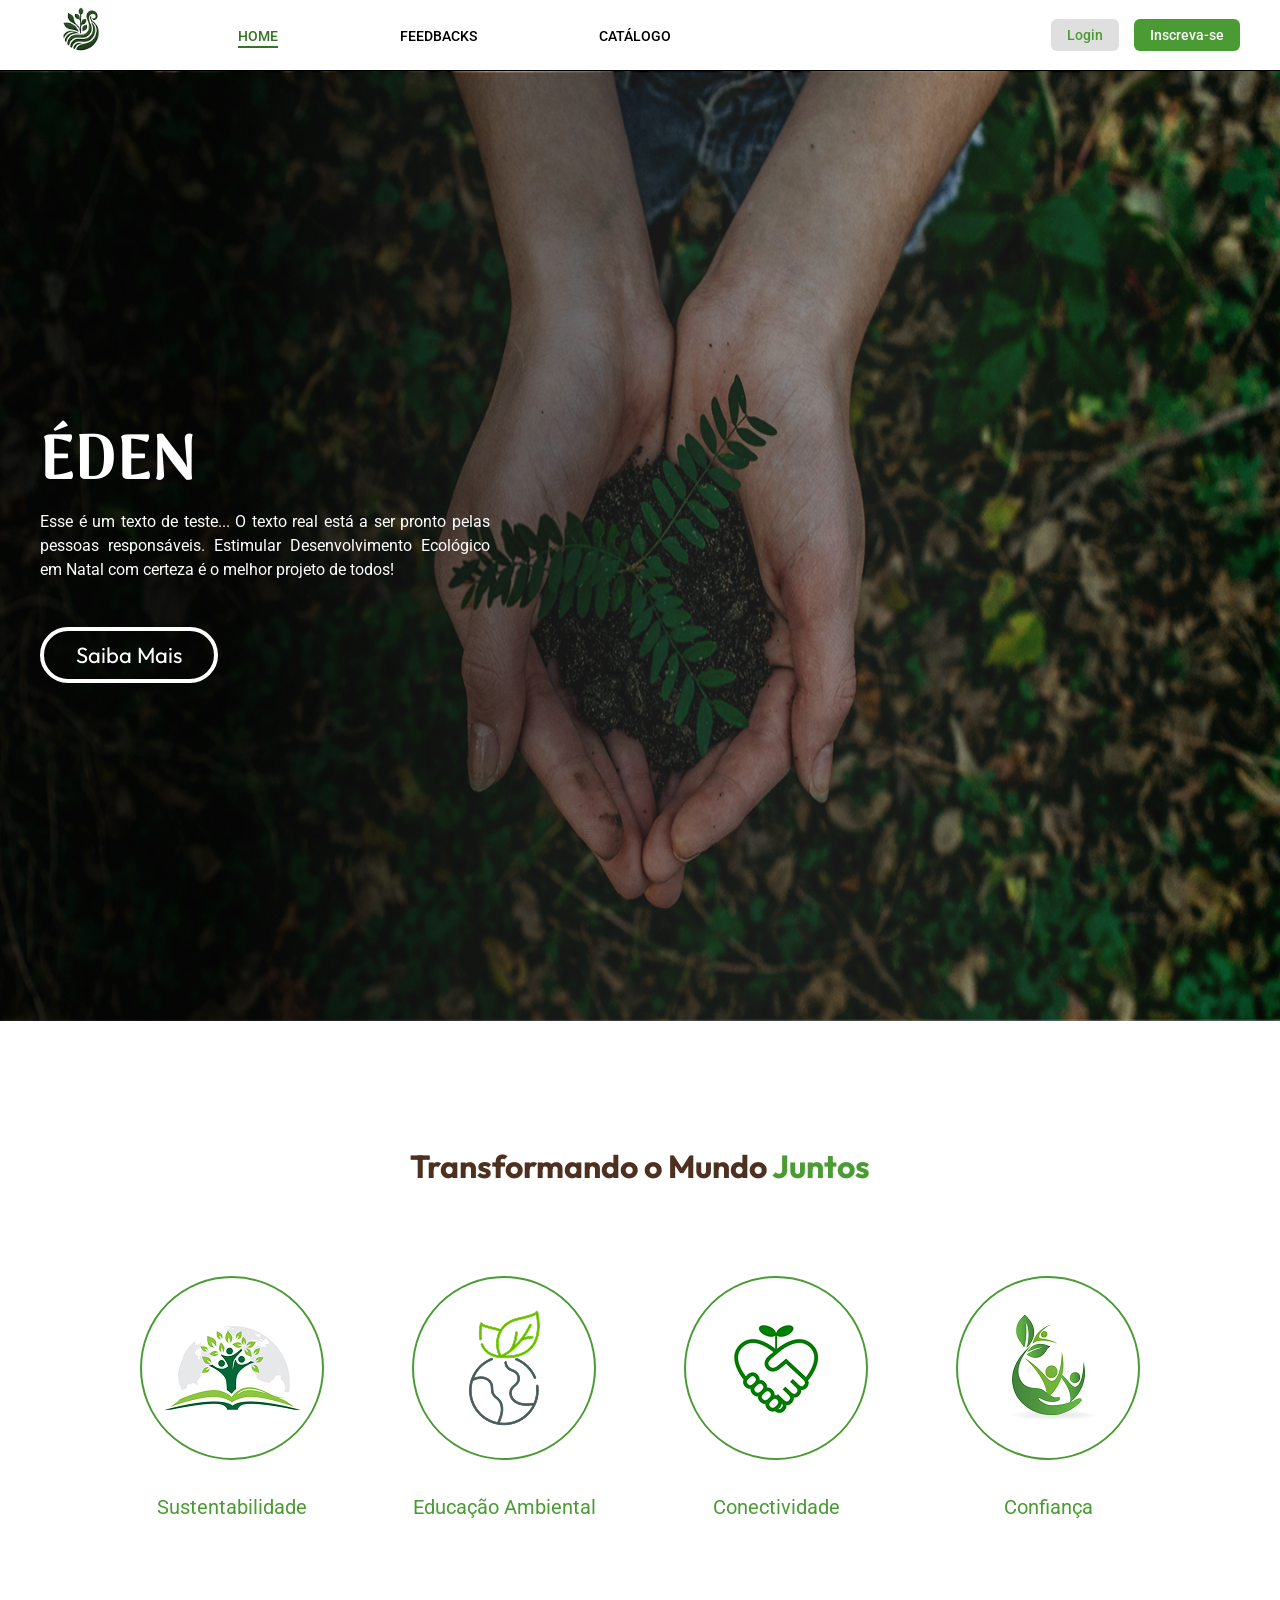
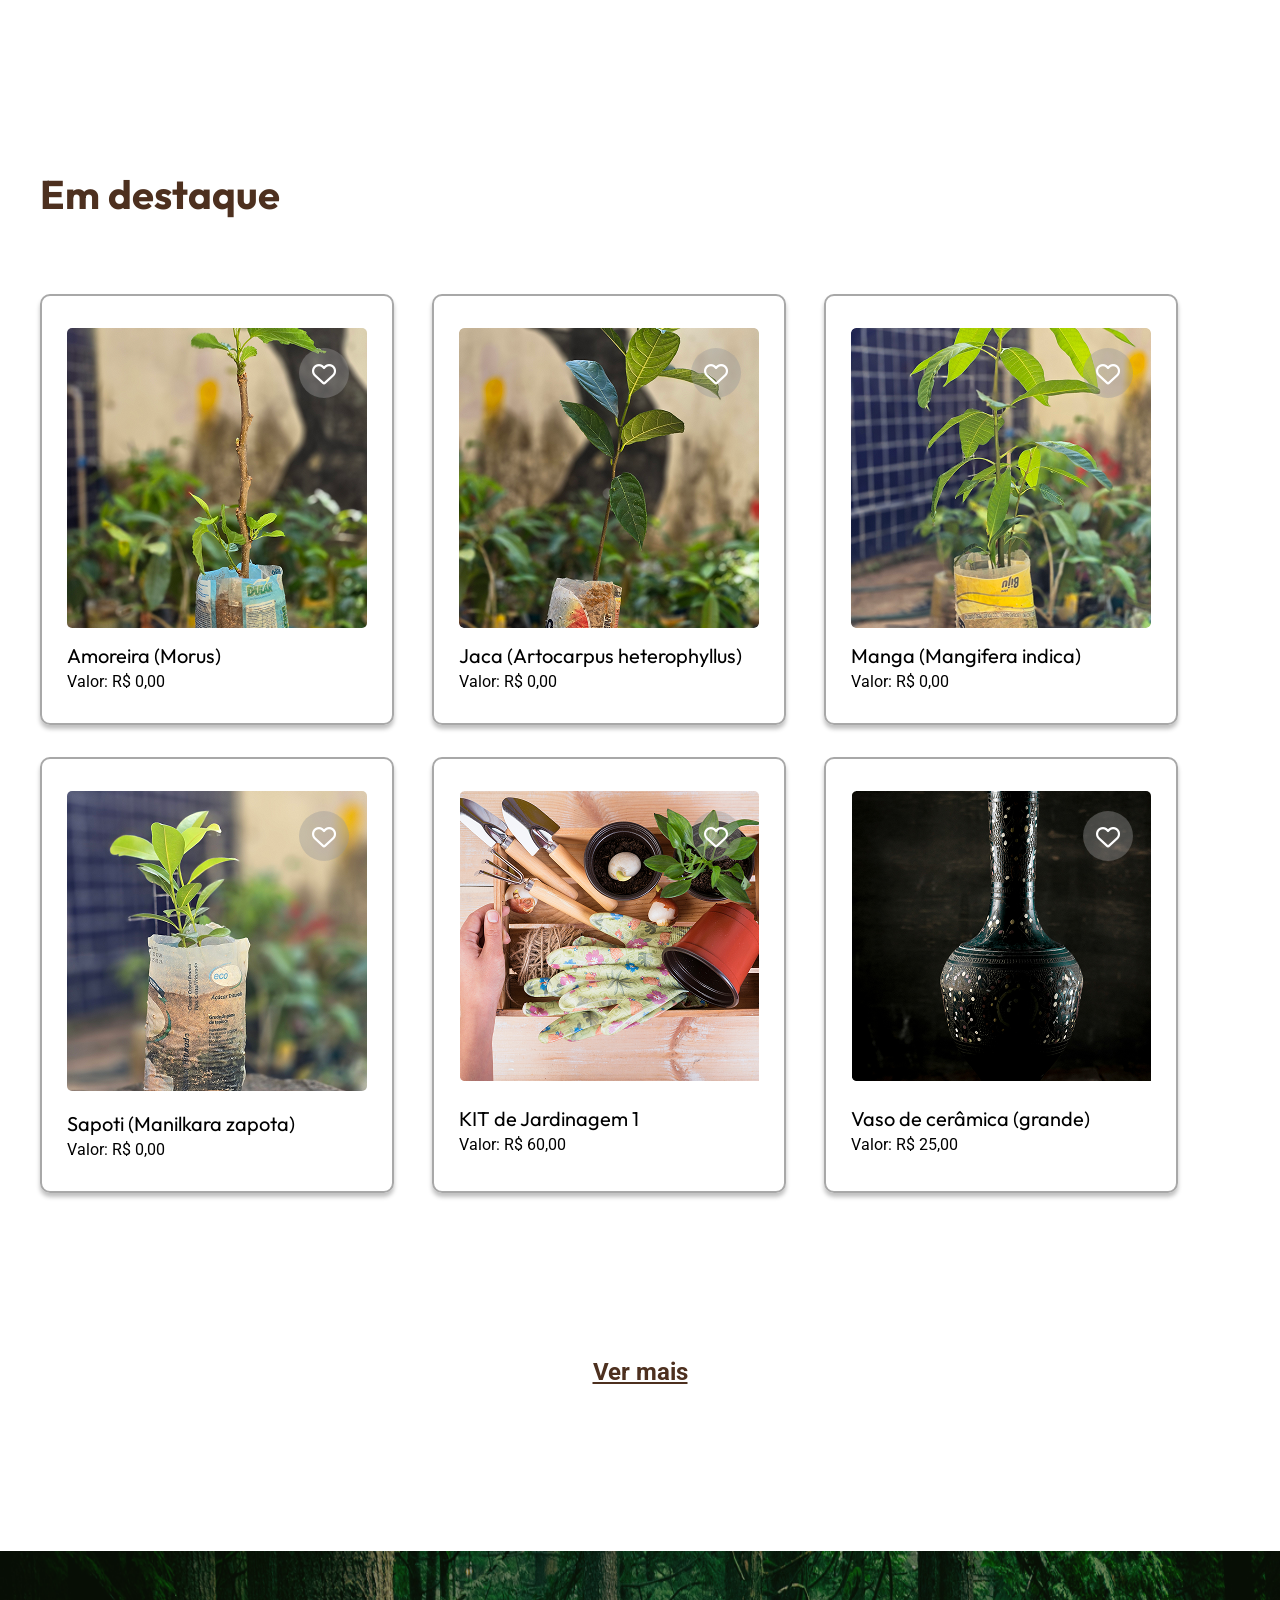
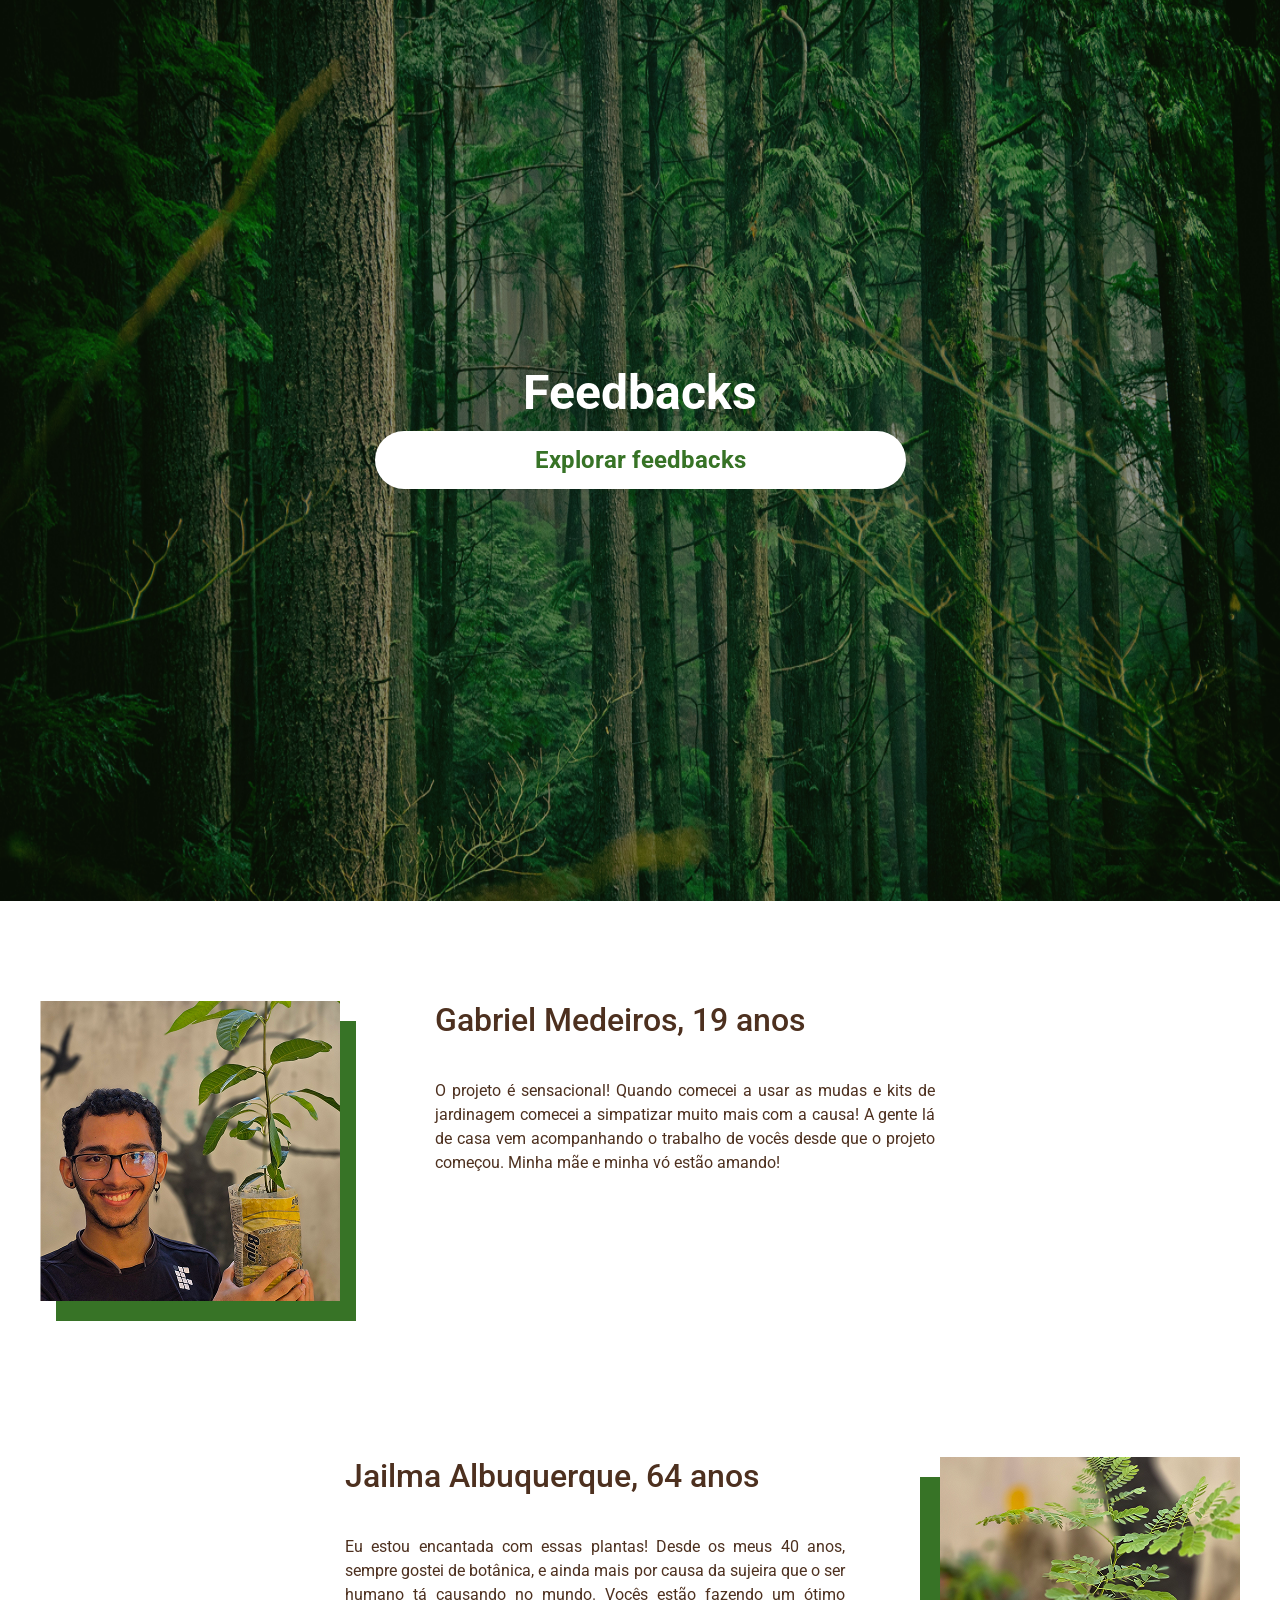
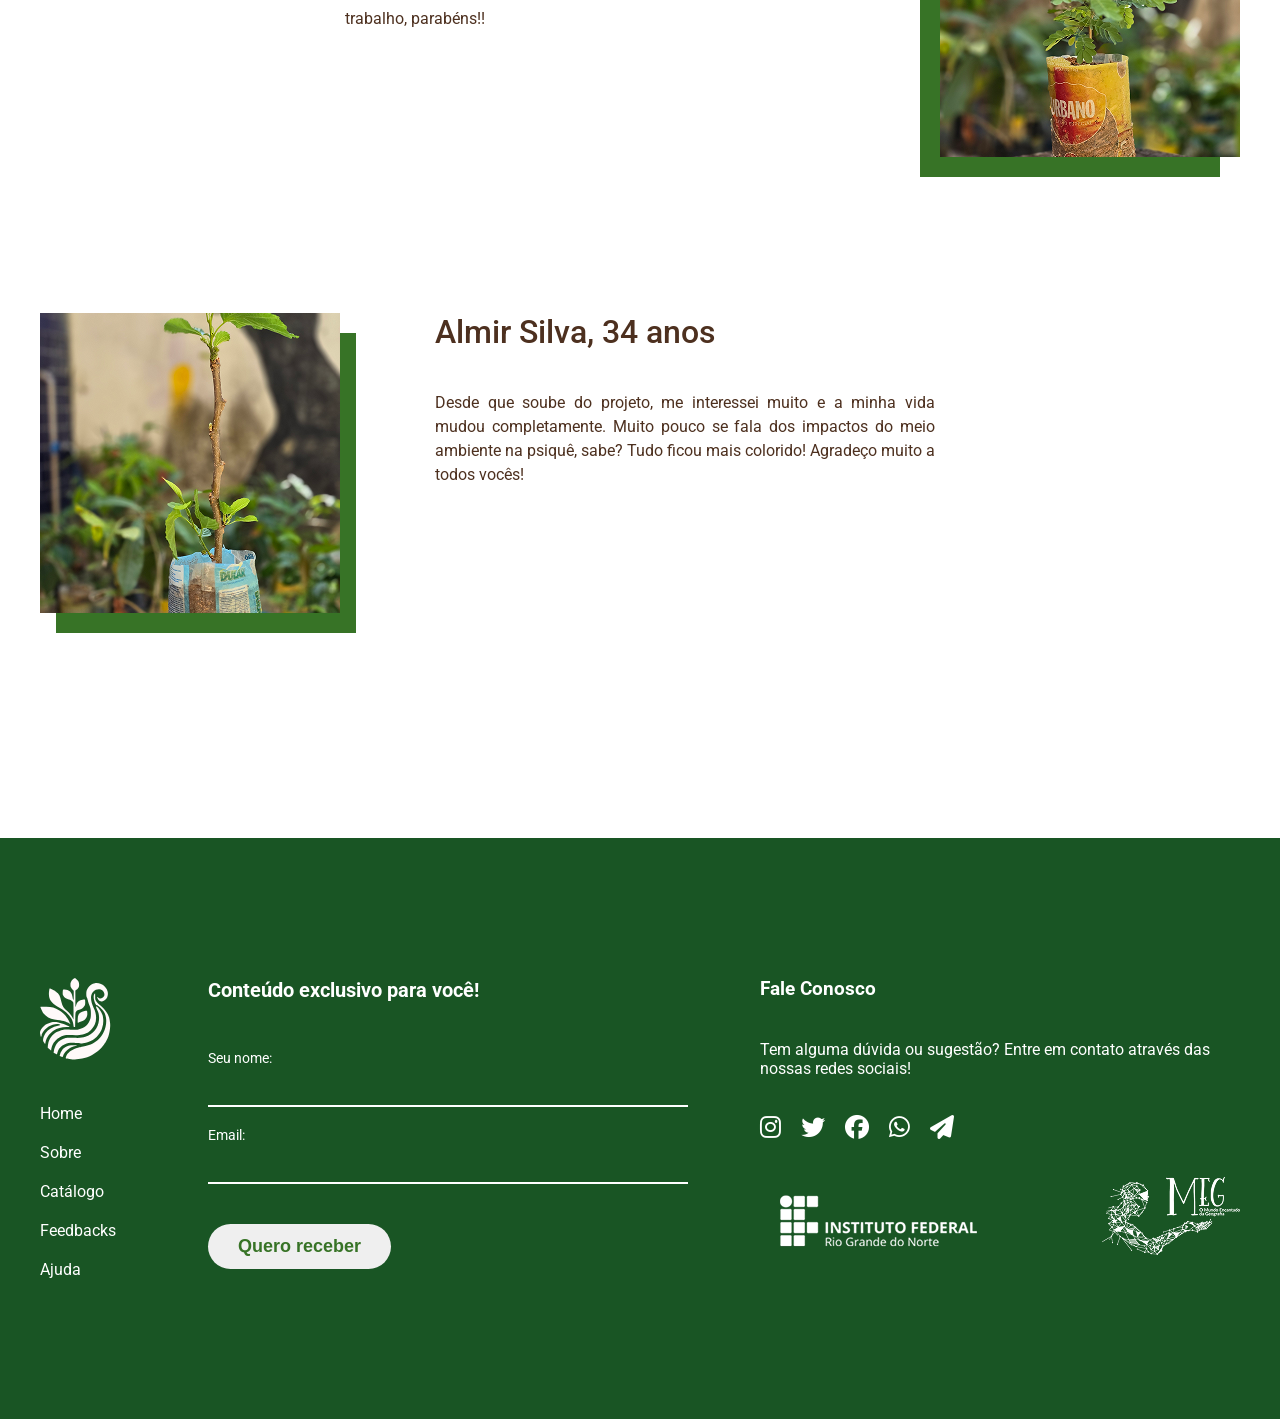
==== commit 5b738d8d: "Finalizando o site do projeto ÉDEN" ====
--- a/index.html
+++ b/index.html
@@ -40,7 +40,7 @@
                 <div class="texto-principal flex coluna">
                     <h1>ÉDEN</h1>
                     <span>
-                        Esse é um texto de teste... O texto real está a ser pronto pelas pessoas responsáveis. Estimular Desenvolvimento Ecológio em Natal com certeza é o melhor projeto de todos! 
+                        Esse é um texto de teste... O texto real está a ser pronto pelas pessoas responsáveis. Estimular Desenvolvimento Ecológico em Natal com certeza é o melhor projeto de todos! 
                     </span>  
                 </div>
                 <a href="#">Saiba Mais</a>
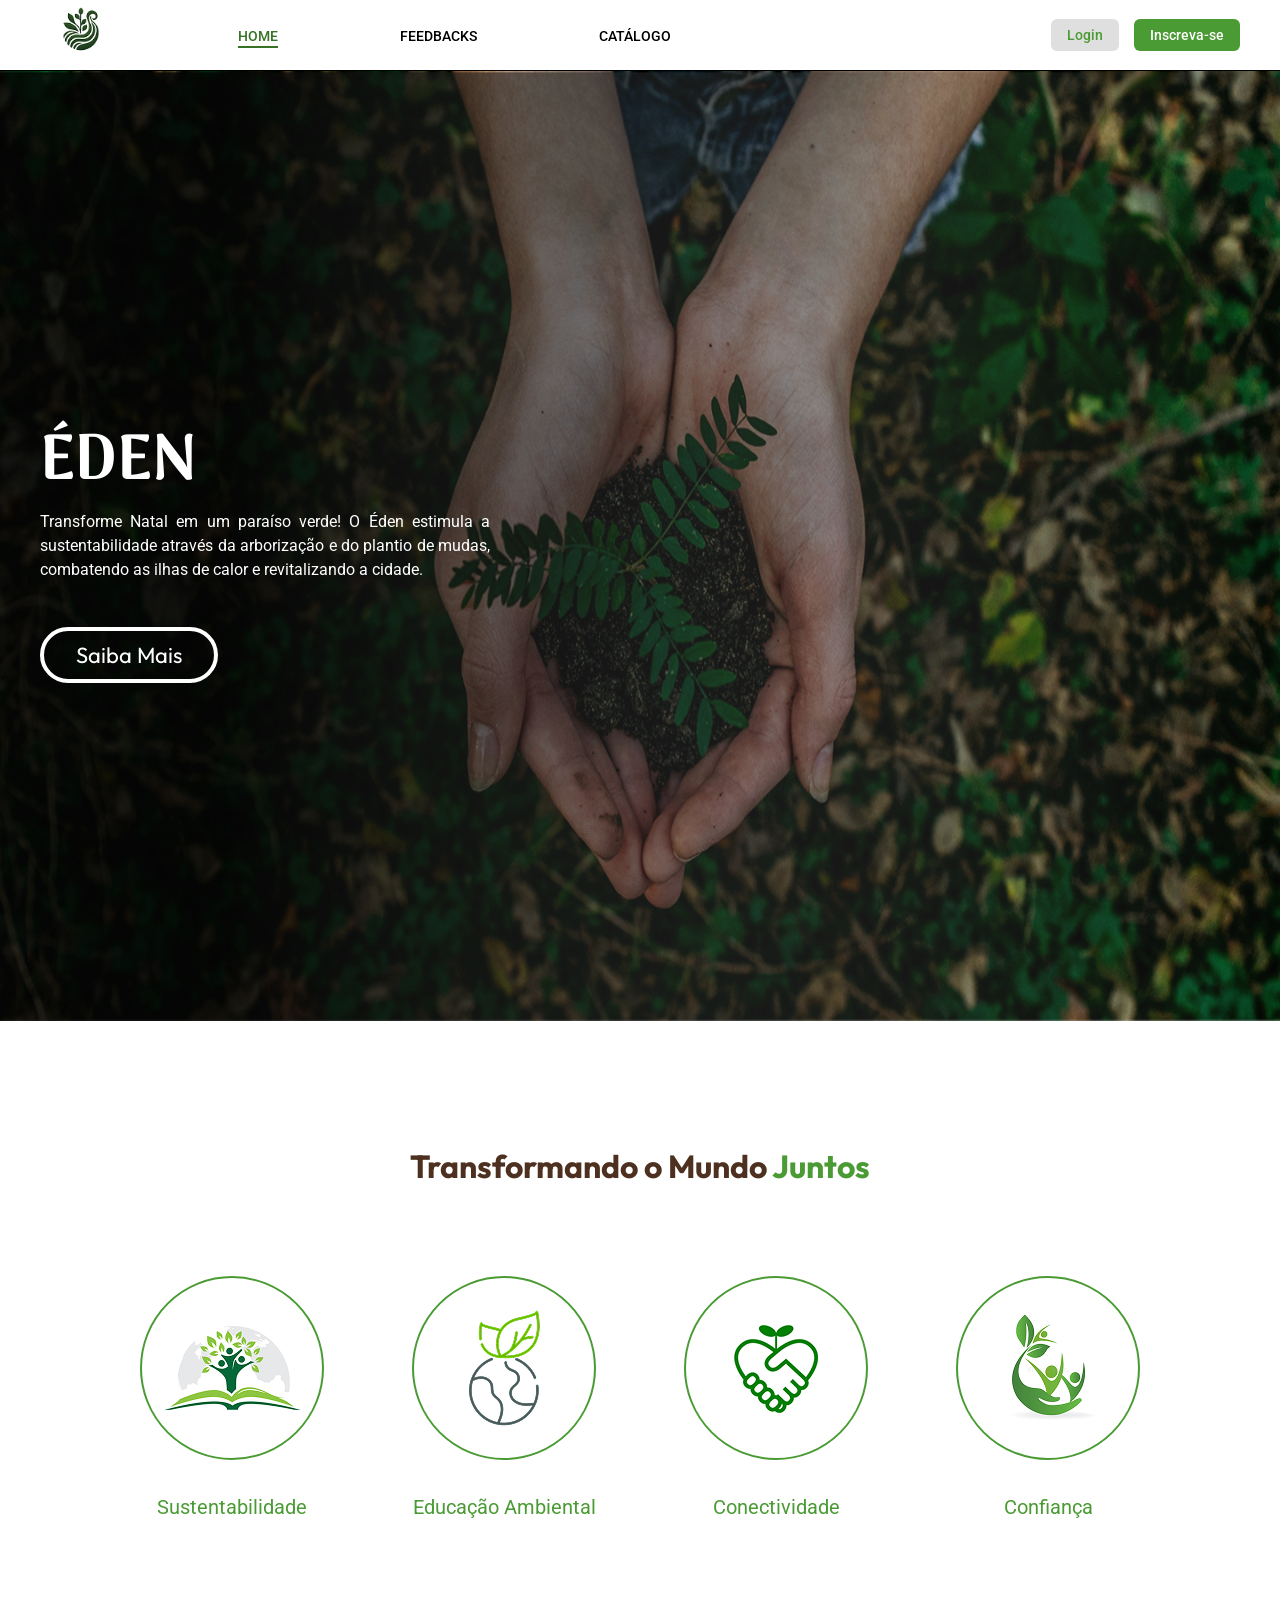
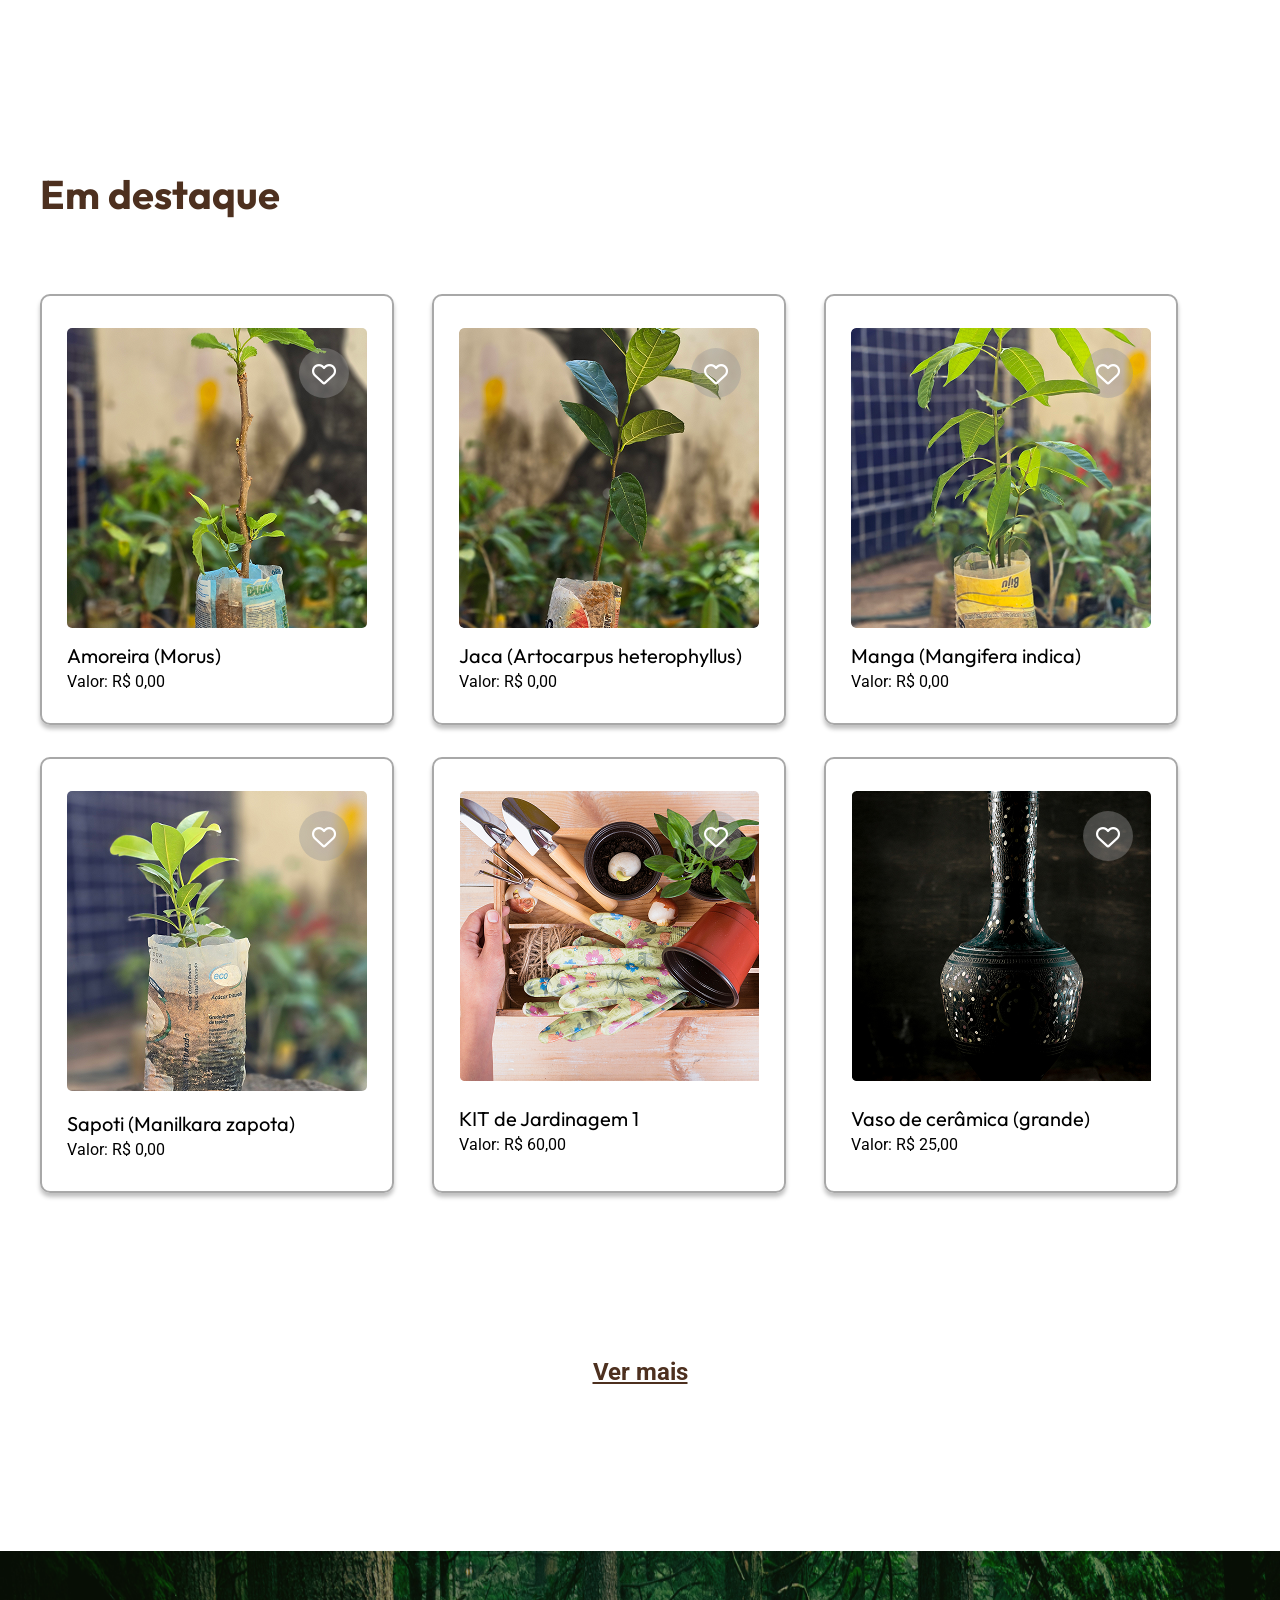
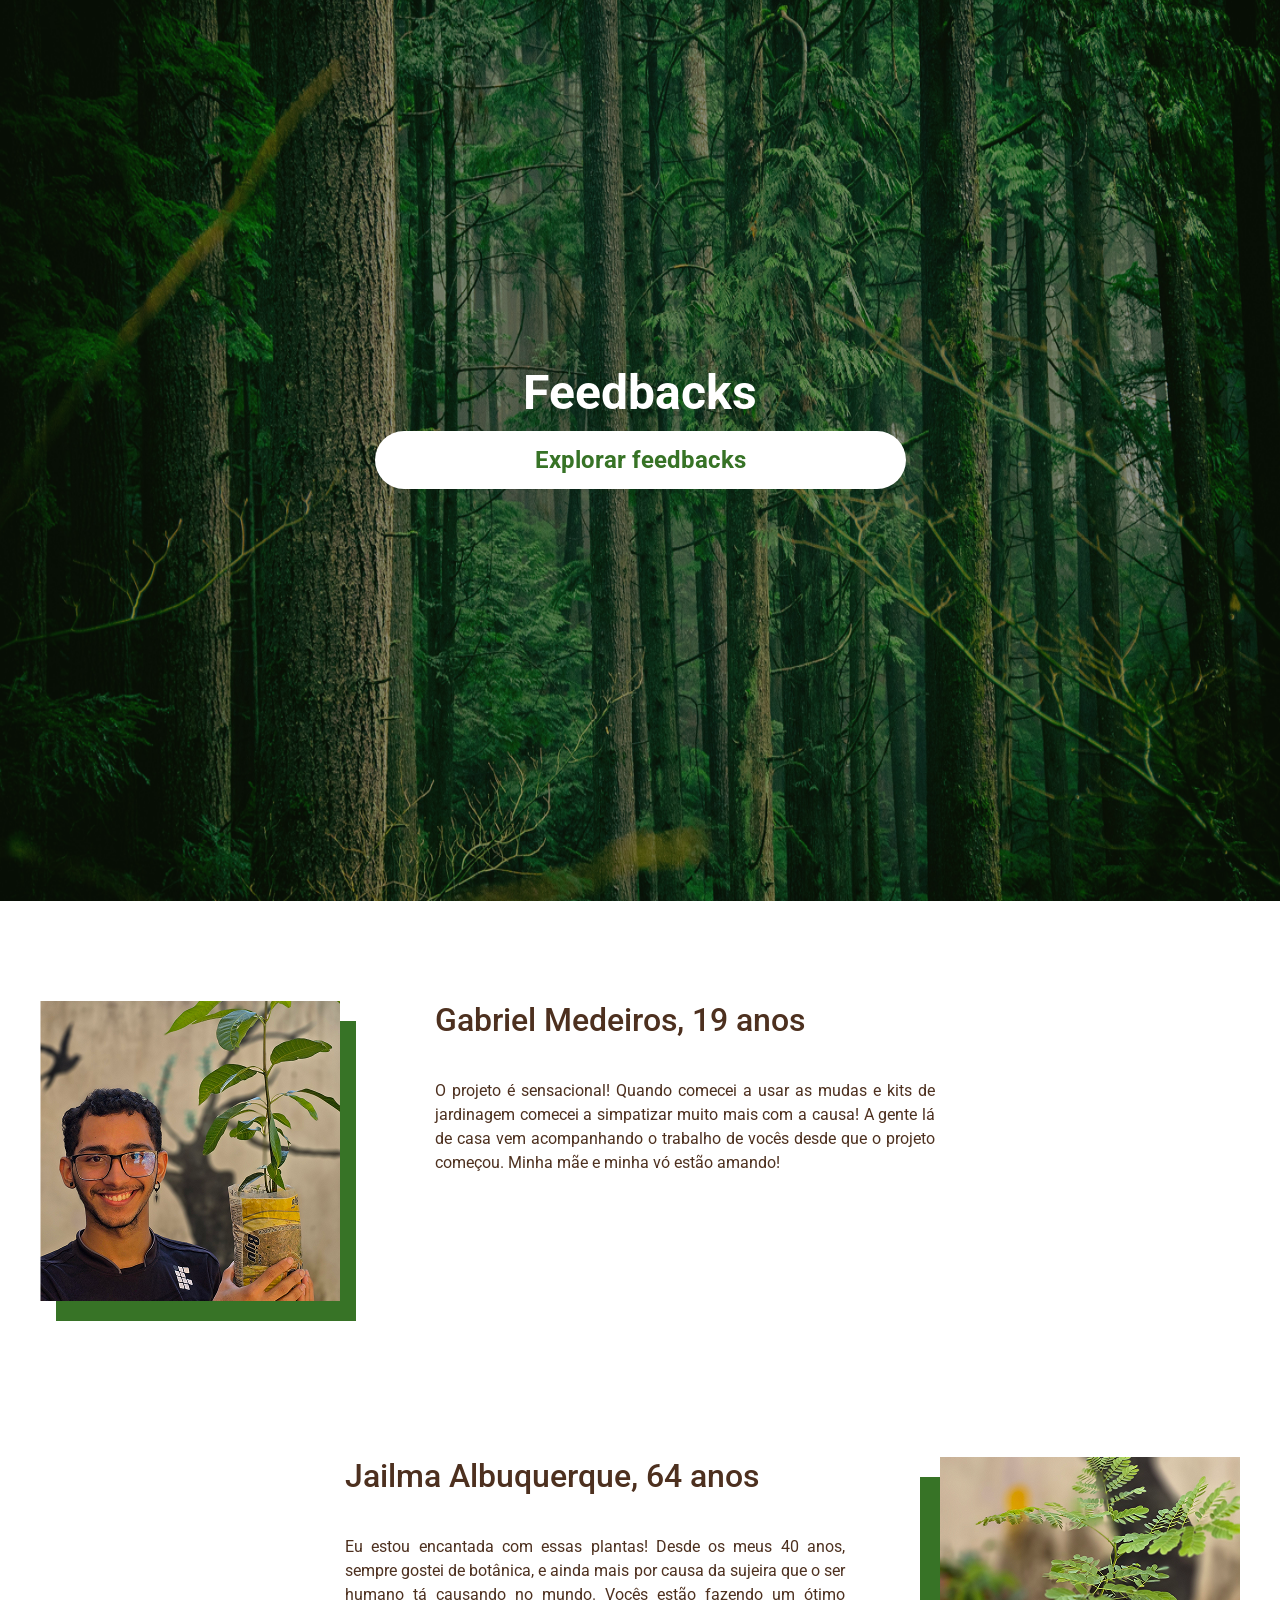
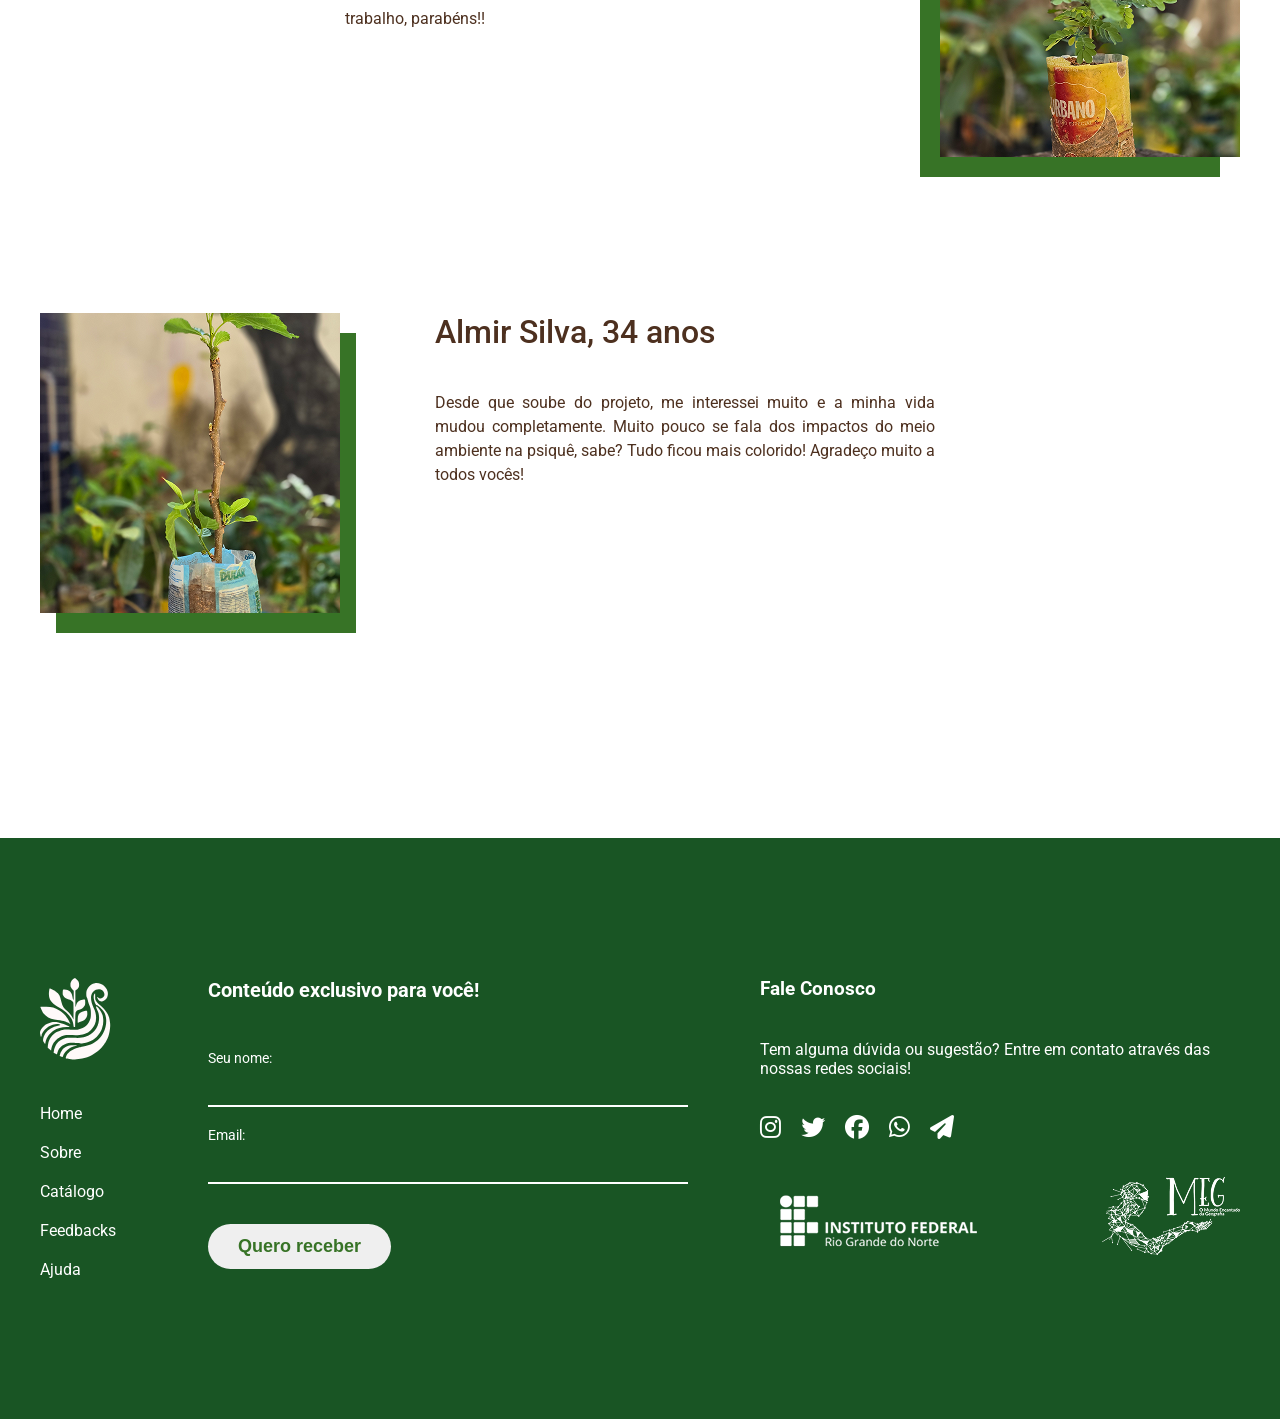
==== commit ffe4fd79: "fazendo mudança no texto inicial." ====
--- a/index.html
+++ b/index.html
@@ -8,7 +8,6 @@
     <link rel="stylesheet" href="assets/css/global.css">
     <link rel="stylesheet" href="https://cdnjs.cloudflare.com/ajax/libs/font-awesome/6.7.2/css/all.min.css">
 
-    <link rel="icon" type="image/png" href="assets/imgs/favicon-32x32.png">
     <link rel="icon" type="image/png" href="assets/imgs/favicon.ico">
 </head>
 <body>
@@ -40,7 +39,7 @@
                 <div class="texto-principal flex coluna">
                     <h1>ÉDEN</h1>
                     <span>
-                        Esse é um texto de teste... O texto real está a ser pronto pelas pessoas responsáveis. Estimular Desenvolvimento Ecológico em Natal com certeza é o melhor projeto de todos! 
+                        Transforme Natal em um paraíso verde! O Éden estimula a sustentabilidade através da arborização e do plantio de mudas, combatendo as ilhas de calor e revitalizando a cidade.
                     </span>  
                 </div>
                 <a href="#">Saiba Mais</a>
